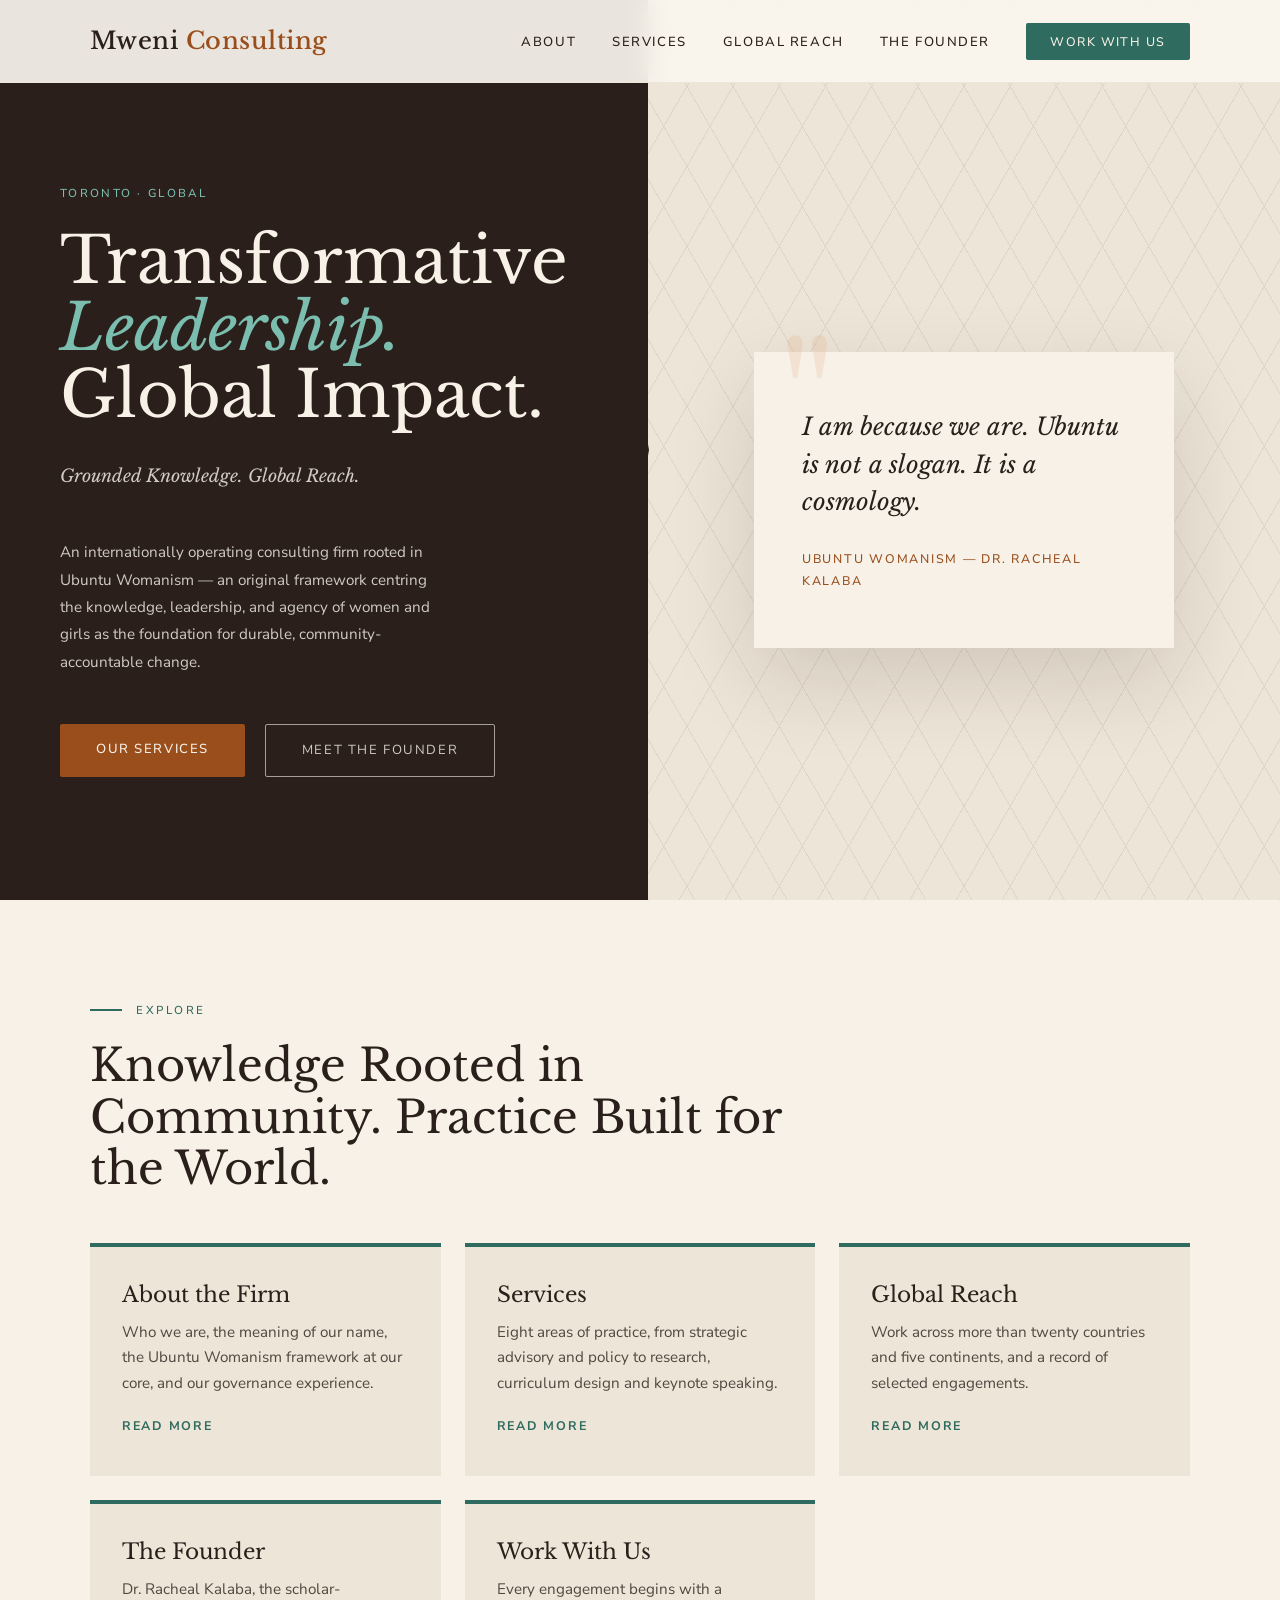
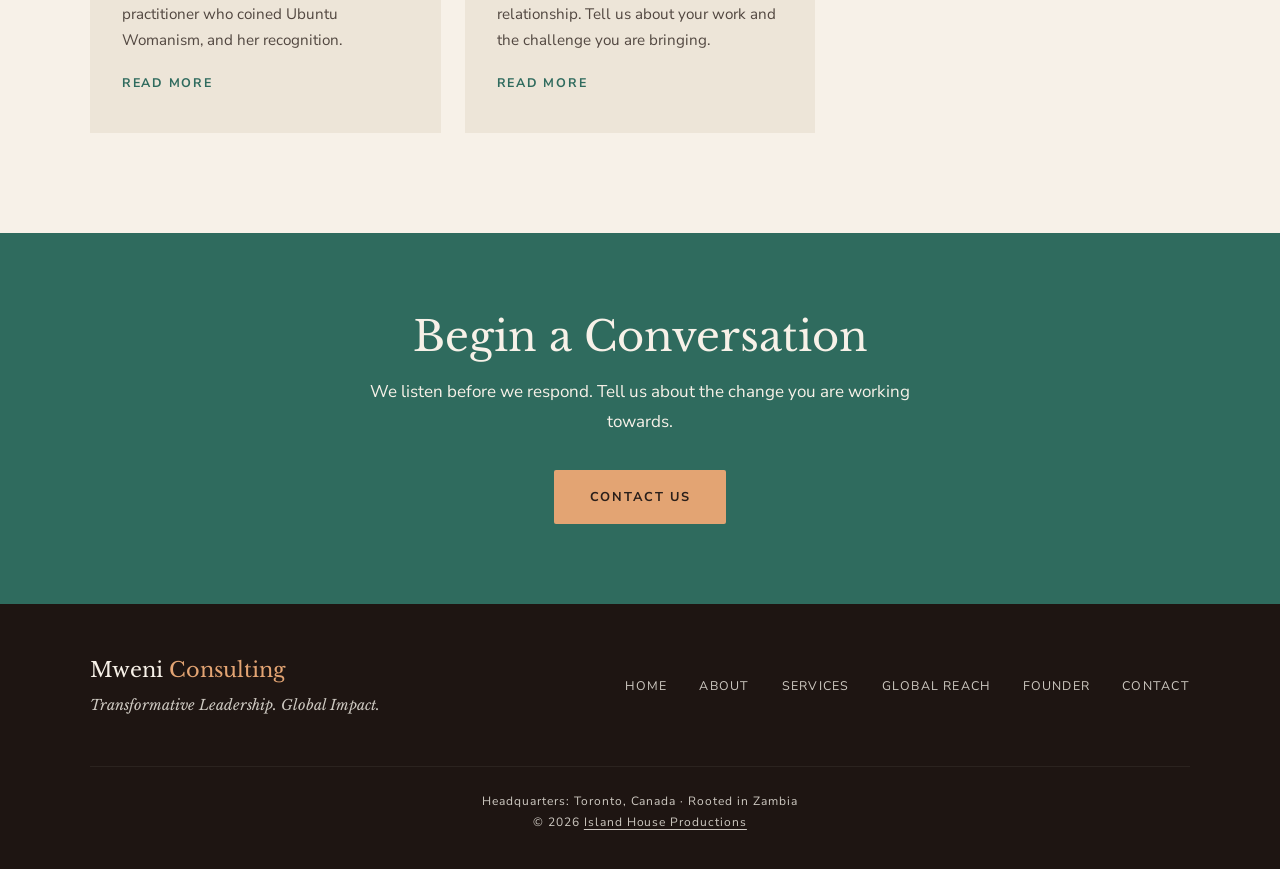
==== index.html @ a9ca0089 "Add files via upload" ====
<!DOCTYPE html>
<html lang="en-CA" class="no-js">
<head>
<meta charset="UTF-8">
<meta name="viewport" content="width=device-width, initial-scale=1.0">
<title>Mweni Consulting | Transformative Leadership. Global Impact.</title>
<meta name="description" content="Mweni Consulting: an internationally operating consulting firm grounded in Ubuntu Womanism, founded by Dr. Racheal Kalaba. Headquartered in Toronto, rooted in Zambia.">
<script>document.documentElement.className = document.documentElement.className.replace("no-js", "js");</script>
<link rel="preconnect" href="https://fonts.googleapis.com">
<link rel="preconnect" href="https://fonts.gstatic.com" crossorigin>
<link href="https://fonts.googleapis.com/css2?family=Libre+Baskerville:ital,wght@0,400;0,700;1,400&family=Nunito+Sans:wght@300;400;600&display=swap" rel="stylesheet">
<link rel="stylesheet" href="styles.css">
<script src="script.js" defer></script>
</head>
<body>
<a class="skip-link" href="#main">Skip to main content</a>

<header>
<nav id="main-nav" aria-label="Main">
  <div class="nav-inner">
    <div class="nav-logo"><a href="index.html" aria-current="page">Mweni <span>Consulting</span></a></div>
    <button class="nav-toggle" type="button" aria-expanded="false" aria-controls="nav-menu">Menu</button>
    <ul class="nav-links" id="nav-menu">
      <li><a href="about.html">About</a></li>
      <li><a href="services.html">Services</a></li>
      <li><a href="global-reach.html">Global Reach</a></li>
      <li><a href="founder.html">The Founder</a></li>
      <li><a href="contact.html" class="nav-cta">Work With Us</a></li>
    </ul>
  </div>
</nav>
</header>

<main id="main" tabindex="-1">

<section id="hero" aria-label="Introduction">
  <div class="hero-left">
    <div class="hero-eyebrow">Toronto · Global</div>
    <h1 class="hero-title">
      Transformative<br>
      <em>Leadership.</em><br>
      Global Impact.
    </h1>
    <p class="hero-tagline">Grounded Knowledge. Global Reach.</p>
    <p class="hero-desc">
      An internationally operating consulting firm rooted in Ubuntu Womanism — an original framework centring the knowledge, leadership, and agency of women and girls as the foundation for durable, community-accountable change.
    </p>
    <div class="hero-actions">
      <a href="services.html" class="btn-primary">Our Services</a>
      <a href="founder.html" class="btn-outline">Meet the Founder</a>
    </div>
  </div>
  <div class="hero-right">
    <div class="hero-pattern" aria-hidden="true"></div>
    <div class="hero-quote-card">
      <p class="hero-quote-text">
        I am because we are. Ubuntu is not a slogan. It is a cosmology.
      </p>
      <div class="hero-quote-attr">Ubuntu Womanism &mdash; Dr. Racheal Kalaba</div>
    </div>
  </div>
</section>

<section class="explore" aria-labelledby="explore-heading">
  <div class="container">
    <div class="section-label">Explore</div>
    <h2 class="section-heading" id="explore-heading">Knowledge Rooted in Community. Practice Built for the World.</h2>
    <div class="explore-grid">
      <a class="explore-card" href="about.html">
        <h3>About the Firm</h3>
        <p>Who we are, the meaning of our name, the Ubuntu Womanism framework at our core, and our governance experience.</p>
        <span class="explore-more" aria-hidden="true">Read more</span>
      </a>
      <a class="explore-card" href="services.html">
        <h3>Services</h3>
        <p>Eight areas of practice, from strategic advisory and policy to research, curriculum design and keynote speaking.</p>
        <span class="explore-more" aria-hidden="true">Read more</span>
      </a>
      <a class="explore-card" href="global-reach.html">
        <h3>Global Reach</h3>
        <p>Work across more than twenty countries and five continents, and a record of selected engagements.</p>
        <span class="explore-more" aria-hidden="true">Read more</span>
      </a>
      <a class="explore-card" href="founder.html">
        <h3>The Founder</h3>
        <p>Dr. Racheal Kalaba, the scholar-practitioner who coined Ubuntu Womanism, and her recognition.</p>
        <span class="explore-more" aria-hidden="true">Read more</span>
      </a>
      <a class="explore-card" href="contact.html">
        <h3>Work With Us</h3>
        <p>Every engagement begins with a relationship. Tell us about your work and the challenge you are bringing.</p>
        <span class="explore-more" aria-hidden="true">Read more</span>
      </a>
    </div>
  </div>
</section>

<section class="cta-band" aria-labelledby="cta-heading">
  <div class="container">
    <h2 id="cta-heading">Begin a Conversation</h2>
    <p>We listen before we respond. Tell us about the change you are working towards.</p>
    <a href="contact.html">Contact Us</a>
  </div>
</section>

</main>

<footer>
  <div class="container">
    <div class="footer-inner">
      <div>
        <div class="footer-logo">Mweni <span>Consulting</span></div>
        <div class="footer-tagline">Transformative Leadership. Global Impact.</div>
      </div>
      <nav aria-label="Footer"><ul class="footer-links">
        <li><a href="index.html" aria-current="page">Home</a></li>
        <li><a href="about.html">About</a></li>
        <li><a href="services.html">Services</a></li>
        <li><a href="global-reach.html">Global Reach</a></li>
        <li><a href="founder.html">Founder</a></li>
        <li><a href="contact.html">Contact</a></li>
      </ul></nav>
      <div class="footer-copy">
        Headquarters: Toronto, Canada &middot; Rooted in Zambia<br>
        &copy; 2026 <a class="footer-credit" href="https://www.islandhousepro.com" target="_blank" rel="noopener">Island House Productions<span class="visually-hidden"> (opens in a new tab)</span></a>
      </div>
    </div>
  </div>
</footer>
</body>
</html>
---- styles.css ----
/* ===== BRAND GUIDE TOKENS: tightened 5-colour palette from PowerPoint theme ===== */
/*
 * ACTIVE PALETTE (5 colours)
 *   Deep Earth    #2A1F1A  primary dark: text, dark sections
 *   Warm Ochre    #9A4E1C  secondary: buttons, labels on light backgrounds
 *   Forest Green  #2F6B5E  accent: section labels, timeline, icons, Global Reach panel
 *   Ivory         #F7F1E8  light neutral: backgrounds, text on dark
 *   Clay Rose     #E3A473  warm highlight: accents and labels on dark backgrounds
 * Supporting tints (not brand colours, used for accessibility only):
 *   Sand #EDE5D8 (alternate light sections), Green Tint #7BBDAF (green on dark),
 *   Midnight #1E1512 (footer)
 * RETIRED: #5D544E, #E3DCD3, #B5652B, #D4935C, #4A3B32
 *
 * WCAG 2.0 AA contrast (calculated with the WCAG relative-luminance formula):
 *   Deep Earth on Ivory 14.28:1 | Ivory on Forest Green 5.52:1
 *   Forest Green on Ivory 5.52:1 | Forest Green on Sand 4.96:1
 *   Ochre on Ivory 5.37:1 | Ochre on Sand 4.83:1
 *   Clay Rose on Deep Earth 7.50:1 | Green Tint on Deep Earth 7.44:1
 *   RULES: never put Ochre or Forest Green text on Deep Earth (fails);
 *          never put Clay Rose text on Forest Green (fails).
 */
:root {
  --deep-earth:    #2A1F1A;
  --warm-ochre:    #9A4E1C;
  --forest-green:  #2F6B5E;
  --ivory-light:   #F7F1E8;
  --clay-rose:     #E3A473;

  --sand-light:    #EDE5D8;
  --forest-tint:   #7BBDAF;
  --midnight:      #1E1512;

  /* legacy aliases so older rules keep working */
  --sand-mid:       var(--sand-light);
  --golden-harvest: var(--clay-rose); /* legacy alias */
  --forest-deep:    var(--forest-green);

  --font-display: 'Libre Baskerville', Georgia, serif;
  --font-body:    'Nunito Sans', sans-serif;

  --max-w: 1180px;
  --section-v: 100px;
}

/* ===== RESET & BASE ===== */
*, *::before, *::after { box-sizing: border-box; margin: 0; padding: 0; }
html { scroll-behavior: smooth; }
section[id], main { scroll-margin-top: 90px; }

body {
  background: var(--ivory-light);
  color: var(--deep-earth);
  font-family: var(--font-body);
  font-weight: 400;
  font-size: 17px;
  line-height: 1.75;
  -webkit-font-smoothing: antialiased;
}

img { display: block; max-width: 100%; }
a { color: inherit; text-decoration: none; }

h1, h2, h3, h4 {
  font-family: var(--font-display);
  font-weight: 400;
  line-height: 1.15;
}

.container {
  max-width: var(--max-w);
  margin: 0 auto;
  padding: 0 40px;
}

/* ===== NAV ===== */
#main-nav {
  position: fixed;
  top: 0; left: 0; right: 0;
  z-index: 999;
  background: rgba(250, 246, 238, 0.92);
  backdrop-filter: blur(12px);
  border-bottom: 1px solid var(--sand-mid);
  padding: 20px 0;
  transition: box-shadow 0.3s;
}

#main-nav.scrolled { box-shadow: 0 2px 24px rgba(44,26,14,0.08); }

.nav-inner {
  display: flex;
  align-items: center;
  justify-content: space-between;
  max-width: var(--max-w);
  margin: 0 auto;
  padding: 0 40px;
}

.nav-logo {
  font-family: var(--font-display);
  font-size: 1.5rem;
  font-weight: 500;
  letter-spacing: 0.02em;
  color: var(--deep-earth);
}

.nav-logo span {
  color: var(--warm-ochre);
}

.nav-links {
  display: flex;
  gap: 36px;
  list-style: none;
}

.nav-links a {
  font-family: var(--font-body);
  font-size: 0.82rem;
  font-weight: 500;
  letter-spacing: 0.12em;
  text-transform: uppercase;
  color: var(--deep-earth);
  transition: color 0.2s;
}

.nav-links a:hover { color: var(--forest-green); text-decoration: underline; text-underline-offset: 4px; }

.nav-cta {
  background: var(--forest-green);
  color: var(--ivory-light) !important;
  opacity: 1 !important;
  padding: 10px 24px;
  border-radius: 2px;
  font-size: 0.78rem !important;
  transition: background 0.2s !important;
}

.nav-cta:hover { background: var(--deep-earth) !important; }

/* ===== HERO ===== */
#hero {
  min-height: 100vh;
  display: grid;
  grid-template-columns: 1fr 1fr;
  position: relative;
  overflow: hidden;
}

.hero-left {
  background: #2A1F1A;
  display: flex;
  flex-direction: column;
  justify-content: center;
  padding: 140px 80px 80px 60px;
  position: relative;
}

.hero-left::after {
  content: '';
  position: absolute;
  top: 0; right: -1px; bottom: 0;
  width: 80px;
  background: #2A1F1A;
  clip-path: polygon(0 0, 0 100%, 100% 50%);
  z-index: 2;
}

.hero-eyebrow {
  font-family: var(--font-body);
  font-size: 0.72rem;
  font-weight: 500;
  letter-spacing: 0.2em;
  text-transform: uppercase;
  color: var(--forest-tint);
  margin-bottom: 24px;
  opacity: 0;
  animation: fadeUp 0.8s 0.2s forwards;
}

.hero-title {
  font-family: var(--font-display);
  font-size: clamp(3rem, 5vw, 5.5rem);
  font-weight: 300;
  color: var(--ivory-light);
  line-height: 1.05;
  margin-bottom: 32px;
  opacity: 0;
  animation: fadeUp 0.8s 0.4s forwards;
}

.hero-title em {
  color: var(--forest-tint);
  font-style: italic;
}

.hero-tagline {
  font-family: var(--font-display);
  font-size: 1.1rem;
  font-weight: 300;
  font-style: italic;
  color: rgba(250,246,238,0.8);
  margin-bottom: 48px;
  opacity: 0;
  animation: fadeUp 0.8s 0.6s forwards;
}

.hero-desc {
  font-size: 0.95rem;
  color: rgba(250,246,238,0.8);
  max-width: 380px;
  line-height: 1.8;
  margin-bottom: 48px;
  opacity: 0;
  animation: fadeUp 0.8s 0.7s forwards;
}

.hero-actions {
  display: flex;
  gap: 20px;
  flex-wrap: wrap;
  opacity: 0;
  animation: fadeUp 0.8s 0.9s forwards;
}

.btn-primary {
  display: inline-block;
  background: var(--warm-ochre);
  color: var(--ivory-light);
  padding: 14px 36px;
  font-family: var(--font-body);
  font-size: 0.82rem;
  font-weight: 500;
  letter-spacing: 0.12em;
  text-transform: uppercase;
  border-radius: 2px;
  transition: background 0.25s, transform 0.2s;
}

.btn-primary:hover {
  background: var(--forest-green);
  transform: translateY(-1px);
}

.btn-outline {
  display: inline-block;
  border: 1px solid rgba(250,246,238,0.6);
  color: rgba(250,246,238,0.8);
  padding: 14px 36px;
  font-family: var(--font-body);
  font-size: 0.82rem;
  font-weight: 400;
  letter-spacing: 0.12em;
  text-transform: uppercase;
  border-radius: 2px;
  transition: border-color 0.25s, color 0.25s;
}

.btn-outline:hover {
  border-color: var(--forest-tint);
  color: var(--forest-tint);
}

.hero-right {
  background: var(--sand-mid);
  position: relative;
  overflow: hidden;
  display: flex;
  align-items: center;
  justify-content: center;
  padding-top: 100px;
}

.hero-pattern {
  position: absolute;
  inset: 0;
  opacity: 0.07;
  background-image:
    repeating-linear-gradient(
      60deg,
      var(--deep-earth) 0px, var(--deep-earth) 1px,
      transparent 1px, transparent 40px
    ),
    repeating-linear-gradient(
      -60deg,
      var(--deep-earth) 0px, var(--deep-earth) 1px,
      transparent 1px, transparent 40px
    );
}

.hero-quote-card {
  background: var(--ivory-light);
  padding: 56px 48px;
  max-width: 420px;
  position: relative;
  box-shadow: 0 32px 80px rgba(44,26,14,0.14);
  opacity: 0;
  animation: fadeUp 0.9s 1.1s forwards;
}

.hero-quote-card::before {
  content: '"';
  font-family: var(--font-display);
  font-size: 10rem;
  color: var(--golden-harvest);
  opacity: 0.18;
  position: absolute;
  top: -20px;
  left: 24px;
  line-height: 1;
}

.hero-quote-text {
  font-family: var(--font-display);
  font-size: 1.5rem;
  font-weight: 300;
  font-style: italic;
  color: var(--deep-earth);
  line-height: 1.55;
  margin-bottom: 28px;
}

.hero-quote-attr {
  font-size: 0.78rem;
  font-weight: 500;
  letter-spacing: 0.14em;
  text-transform: uppercase;
  color: var(--warm-ochre);
}

/* ===== SECTION LABEL ===== */
.section-label {
  font-family: var(--font-body);
  font-size: 0.72rem;
  font-weight: 500;
  letter-spacing: 0.22em;
  text-transform: uppercase;
  color: var(--forest-green);
  display: flex;
  align-items: center;
  gap: 14px;
  margin-bottom: 20px;
}

.section-label::before {
  content: '';
  width: 32px;
  height: 2px;
  background: var(--forest-green);
}

.section-heading {
  font-family: var(--font-display);
  font-size: clamp(2.2rem, 3.5vw, 3.4rem);
  font-weight: 400;
  color: var(--deep-earth);
  line-height: 1.15;
  max-width: 700px;
  margin-bottom: 24px;
}

.section-subtext {
  font-size: 1rem;
  color: rgba(44,26,14,0.8);
  max-width: 580px;
  line-height: 1.85;
}

/* ===== FOUNDATION ===== */
#foundation {
  padding: var(--section-v) 0;
  background: var(--ivory-light);
}

.foundation-grid {
  display: grid;
  grid-template-columns: 1fr 1fr;
  gap: 80px;
  align-items: start;
  margin-top: 64px;
}

.foundation-quote {
  background: #2A1F1A;
  padding: 56px 48px;
  position: relative;
}

.foundation-quote blockquote {
  font-family: var(--font-display);
  font-size: 1.35rem;
  font-weight: 300;
  font-style: italic;
  color: var(--ivory-light);
  line-height: 1.65;
  position: relative;
  z-index: 1;
}

.foundation-quote blockquote span {
  display: block;
  margin-top: 24px;
  font-style: normal;
  font-size: 0.8rem;
  letter-spacing: 0.14em;
  text-transform: uppercase;
  color: var(--golden-harvest);
  font-family: var(--font-body);
}

.foundation-quote::before {
  content: '';
  position: absolute;
  bottom: 0; right: 0;
  width: 80px;
  height: 80px;
  background: var(--forest-green);
  opacity: 0.9;
}

.principles-list {
  display: flex;
  flex-direction: column;
  gap: 28px;
}

.principle-item {
  display: flex;
  gap: 24px;
  align-items: flex-start;
  padding-bottom: 28px;
  border-bottom: 1px solid var(--sand-mid);
}

.principle-item:last-child {
  border-bottom: none;
  padding-bottom: 0;
}

.principle-num {
  font-family: var(--font-display);
  font-size: 2.2rem;
  font-weight: 400;
  color: var(--forest-green);
  line-height: 1;
  min-width: 40px;
}

.principle-content h3 {
  font-family: var(--font-display);
  font-size: 1.15rem;
  font-weight: 500;
  color: var(--deep-earth);
  margin-bottom: 6px;
}

.principle-content p {
  font-size: 0.9rem;
  color: rgba(44,26,14,0.8);
  line-height: 1.7;
}

/* ===== SERVICES ===== */
#services {
  padding: var(--section-v) 0;
  background: var(--sand-mid);
}

.services-header {
  display: grid;
  grid-template-columns: 1fr 1fr;
  gap: 60px;
  align-items: end;
  margin-bottom: 64px;
}

.services-grid {
  display: grid;
  grid-template-columns: repeat(3, 1fr);
  gap: 2px;
  background: rgba(44,26,14,0.1);
}

.service-card {
  background: var(--ivory-light);
  padding: 40px 36px;
  transition: background 0.3s, transform 0.2s;
  cursor: default;
  position: relative;
  overflow: hidden;
}

.service-card::after {
  content: '';
  position: absolute;
  bottom: 0; left: 0;
  width: 0;
  height: 4px;
  background: var(--golden-harvest);
  transition: width 0.35s ease;
}

.service-card:hover::after { width: 100%; }

.service-card:hover {
  background: var(--forest-green);
  transform: translateY(-4px);
}

.service-icon {
  width: 40px;
  height: 40px;
  background: var(--forest-green);
  border-radius: 50%;
  box-shadow: inset 0 0 0 10px var(--forest-green), inset 0 0 0 20px var(--golden-harvest);
  margin-bottom: 24px;
  display: flex;
  align-items: center;
  justify-content: center;
  transition: box-shadow 0.3s;
}

.service-card:hover .service-icon { box-shadow: inset 0 0 0 10px var(--ivory-light), inset 0 0 0 20px var(--golden-harvest); }

.service-card h3 {
  font-family: var(--font-display);
  font-size: 1.2rem;
  font-weight: 500;
  color: var(--deep-earth);
  margin-bottom: 12px;
  transition: color 0.3s;
}

.service-card:hover h3 { color: var(--ivory-light); }

.service-card p {
  font-size: 0.88rem;
  color: rgba(44,26,14,0.8);
  line-height: 1.75;
  transition: color 0.3s;
}

.service-card:hover p { color: var(--ivory-light); }

/* ===== GLOBAL REACH ===== */
#reach {
  padding: var(--section-v) 0;
  background: var(--forest-green);
  position: relative;
  overflow: hidden;
}

#reach::before {
  content: '';
  position: absolute;
  top: -80px; right: -80px;
  width: 400px; height: 400px;
  border-radius: 50%;
  background: var(--ivory-light);
  opacity: 0.06;
}

.reach-inner {
  display: grid;
  grid-template-columns: 1fr 1fr;
  gap: 80px;
  align-items: center;
}

.reach-left .section-label { color: var(--ivory-light); }
.reach-left .section-label::before { background: var(--golden-harvest); }
.reach-left .section-heading { color: var(--ivory-light); max-width: 500px; }
.reach-left .section-subtext { color: var(--ivory-light); }

.regions {
  display: flex;
  flex-direction: column;
  gap: 20px;
  margin-top: 48px;
}

.region-row {
  display: flex;
  align-items: baseline;
  gap: 20px;
  padding-bottom: 20px;
  border-bottom: 1px solid rgba(250,246,238,0.3);
}

.region-name {
  font-family: var(--font-body);
  font-size: 0.72rem;
  font-weight: 600;
  letter-spacing: 0.15em;
  text-transform: uppercase;
  color: var(--ivory-light);
  min-width: 110px;
}

.region-countries {
  font-family: var(--font-display);
  font-size: 1rem;
  font-style: italic;
  color: var(--ivory-light);
  line-height: 1.55;
}

.stats-grid {
  display: grid;
  grid-template-columns: 1fr 1fr;
  gap: 2px;
  background: rgba(250,246,238,0.25);
}

.stat-box {
  background: var(--forest-green);
  border-top: 3px solid var(--golden-harvest);
  padding: 40px 32px;
  transition: background 0.3s;
}

.stat-box:hover { background: #2A5F53; }

.stat-num {
  font-family: var(--font-display);
  font-size: 3.5rem;
  font-weight: 400;
  color: var(--ivory-light);
  line-height: 1;
  margin-bottom: 10px;
}

.stat-label {
  font-size: 0.8rem;
  font-weight: 400;
  color: var(--ivory-light);
  letter-spacing: 0.06em;
  line-height: 1.5;
}

/* ===== ENGAGEMENTS ===== */
#engagements {
  padding: var(--section-v) 0;
  background: var(--ivory-light);
}

.engagements-header {
  margin-bottom: 64px;
}

.timeline {
  position: relative;
  padding-left: 40px;
}

.timeline::before {
  content: '';
  position: absolute;
  left: 0;
  top: 8px;
  bottom: 0;
  width: 2px;
  background: var(--forest-green);
}

.timeline-item {
  position: relative;
  padding-bottom: 44px;
  display: grid;
  grid-template-columns: 90px 1fr;
  gap: 32px;
  align-items: start;
}

.timeline-item::before {
  content: '';
  position: absolute;
  left: -45px;
  top: 8px;
  width: 9px;
  height: 9px;
  border-radius: 50%;
  background: var(--forest-green);
  border: 2px solid var(--ivory-light);
  box-shadow: 0 0 0 3px var(--forest-green);
  opacity: 1;
  transition: opacity 0.3s;
}

.timeline-item:hover::before { background: var(--golden-harvest); }

.timeline-year {
  font-family: var(--font-display);
  font-size: 1rem;
  font-weight: 700;
  color: var(--forest-green);
  padding-top: 2px;
}

.timeline-body h3 {
  font-family: var(--font-display);
  font-size: 1.25rem;
  font-weight: 500;
  color: var(--deep-earth);
  margin-bottom: 6px;
}

.timeline-body .org {
  font-size: 0.8rem;
  font-weight: 500;
  letter-spacing: 0.1em;
  text-transform: uppercase;
  color: var(--warm-ochre);
  margin-bottom: 8px;
}

.timeline-body p {
  font-size: 0.92rem;
  color: rgba(44,26,14,0.8);
  line-height: 1.7;
}

/* ===== RECOGNITION ===== */
#recognition {
  padding: var(--section-v) 0;
  background: var(--sand-mid);
}

.recognition-grid {
  display: grid;
  grid-template-columns: repeat(3, 1fr);
  gap: 24px;
  margin-top: 56px;
}

.award-card {
  background: var(--ivory-light);
  padding: 36px 32px;
  border-left: 4px solid var(--forest-green);
  transition: transform 0.2s, box-shadow 0.2s;
}

.award-card:hover {
  transform: translateY(-4px);
  box-shadow: 0 20px 48px rgba(44,26,14,0.1);
}

.award-card h3 {
  font-family: var(--font-display);
  font-size: 1.05rem;
  font-weight: 500;
  color: var(--deep-earth);
  margin-bottom: 8px;
}

.award-card p {
  font-size: 0.85rem;
  color: rgba(44,26,14,0.8);
  line-height: 1.65;
}

/* ===== FOUNDER ===== */
#founder {
  padding: var(--section-v) 0;
  background: var(--ivory-light);
}

.founder-grid {
  display: grid;
  grid-template-columns: 420px 1fr;
  gap: 80px;
  align-items: start;
}

.founder-portrait {
  position: relative;
}

.founder-img-placeholder {
  width: 100%;
  aspect-ratio: 3/4;
  background: var(--sand-mid);
  display: flex;
  flex-direction: column;
  align-items: center;
  justify-content: center;
  gap: 16px;
  position: relative;
  overflow: hidden;
}

.founder-img-placeholder::before {
  content: '';
  position: absolute;
  inset: 0;
  background: linear-gradient(
    135deg,
    var(--deep-earth) 0%,
    var(--forest-green) 50%,
    var(--golden-harvest) 100%
  );
  opacity: 0.12;
}

.founder-img-placeholder svg {
  width: 80px;
  height: 80px;
  fill: var(--forest-green);
  opacity: 0.35;
  position: relative;
  z-index: 1;
}

.founder-img-note {
  font-size: 0.78rem;
  color: rgba(44,26,14,0.8);
  position: relative;
  z-index: 1;
  text-align: center;
  letter-spacing: 0.06em;
}

.founder-accent-box {
  position: absolute;
  bottom: 12px;
  right: -20px;
  width: 100px;
  height: 100px;
  background: var(--forest-green);
  opacity: 0.85;
  z-index: -1;
}

.founder-photo { margin: 0; position: relative; }
.founder-photo img {
  width: 100%;
  height: auto;
  aspect-ratio: 2 / 3;
  object-fit: cover;
  display: block;
  background: var(--sand-light);
}
.founder-photo-credit {
  font-size: 0.78rem;
  color: rgba(42,31,26,0.8);
  margin-top: 10px;
  letter-spacing: 0.04em;
}

.founder-credentials {
  display: flex;
  flex-direction: column;
  gap: 8px;
  margin: 28px 0;
}

.cred-item {
  display: flex;
  align-items: flex-start;
  gap: 12px;
  font-size: 0.88rem;
  color: rgba(44,26,14,0.8);
  line-height: 1.5;
}

.cred-dot {
  width: 6px;
  height: 6px;
  min-width: 6px;
  background: var(--forest-green);
  border-radius: 50%;
  margin-top: 7px;
}

.founder-body h2 {
  font-family: var(--font-display);
  font-size: clamp(2rem, 3vw, 3rem);
  color: var(--deep-earth);
  margin-bottom: 8px;
}

.founder-title {
  font-size: 0.82rem;
  font-weight: 500;
  letter-spacing: 0.15em;
  text-transform: uppercase;
  color: var(--warm-ochre);
  margin-bottom: 28px;
}

.founder-bio {
  font-size: 1rem;
  color: rgba(44,26,14,0.8);
  line-height: 1.9;
  margin-bottom: 32px;
}

.book-callout {
  background: #2A1F1A;
  padding: 32px 36px;
  position: relative;
  overflow: hidden;
}

.book-callout::after {
  content: '';
  position: absolute;
  top: 0; right: 0;
  width: 0;
  height: 0;
  border-style: solid;
  border-width: 0 60px 60px 0;
  border-color: transparent var(--forest-green) transparent transparent;
  opacity: 1;
}

.book-callout .book-label {
  font-family: var(--font-body);
  font-size: 0.7rem;
  font-weight: 500;
  letter-spacing: 0.18em;
  text-transform: uppercase;
  color: var(--golden-harvest);
  margin-bottom: 10px;
}

.book-callout .book-title {
  font-family: var(--font-display);
  font-size: 1.2rem;
  font-weight: 400;
  font-style: italic;
  color: var(--ivory-light);
  line-height: 1.45;
}

.book-callout .book-pub {
  font-size: 0.8rem;
  color: rgba(250,246,238,0.8);
  margin-top: 8px;
}

/* ===== CLIENTS ===== */
#clients {
  padding: var(--section-v) 0;
  background: var(--sand-mid);
}

.clients-intro {
  display: grid;
  grid-template-columns: 1fr 1fr;
  gap: 80px;
  align-items: center;
  margin-top: 56px;
}

.client-categories {
  display: flex;
  flex-direction: column;
  gap: 16px;
}

.client-cat {
  display: flex;
  align-items: center;
  gap: 16px;
  padding: 16px 0;
  border-bottom: 1px solid rgba(44,26,14,0.1);
  font-size: 0.92rem;
  color: rgba(44,26,14,0.8);
  transition: color 0.2s;
}

.client-cat:hover { color: var(--deep-earth); }

.client-cat::before {
  content: '';
  width: 8px;
  height: 2px;
  background: var(--forest-green);
  flex-shrink: 0;
}

.clients-quote {
  background: #2A1F1A;
  border-left: 6px solid var(--forest-green);
  padding: 56px 48px;
}

.clients-quote p {
  font-family: var(--font-display);
  font-size: 1.4rem;
  font-weight: 300;
  font-style: italic;
  color: var(--ivory-light);
  line-height: 1.6;
}

.clients-quote .attr {
  font-family: var(--font-body);
  font-size: 0.75rem;
  font-weight: 500;
  letter-spacing: 0.14em;
  text-transform: uppercase;
  color: var(--golden-harvest);
  margin-top: 24px;
  display: block;
  font-style: normal;
}

/* ===== CONTACT ===== */
#contact {
  padding: var(--section-v) 0;
  background: #2A1F1A;
  position: relative;
  overflow: hidden;
}

#contact::before {
  content: 'Mweni';
  content: 'Mweni' / '';
  position: absolute;
  bottom: -40px;
  right: -20px;
  font-family: var(--font-display);
  font-size: 18rem;
  font-weight: 300;
  color: rgba(250,246,238,0.03);
  line-height: 1;
  pointer-events: none;
  user-select: none;
}

.contact-inner {
  display: grid;
  grid-template-columns: 1fr 1fr;
  gap: 80px;
  align-items: center;
}

.contact-left .section-label { color: var(--forest-tint); }
.contact-left .section-label::before { background: var(--forest-tint); }

.contact-left .section-heading {
  color: var(--ivory-light);
  max-width: 440px;
}

.contact-left .section-subtext {
  color: rgba(250,246,238,0.8);
  margin-top: 20px;
  max-width: 420px;
}

.contact-details {
  display: flex;
  flex-direction: column;
  gap: 24px;
  margin-top: 48px;
}

.contact-item {
  display: flex;
  align-items: center;
  gap: 16px;
}

.contact-item-icon {
  width: 36px;
  height: 36px;
  background: rgba(250,246,238,0.06);
  border-radius: 50%;
  display: flex;
  align-items: center;
  justify-content: center;
  flex-shrink: 0;
}

.contact-item-icon svg {
  width: 16px;
  height: 16px;
  stroke: var(--golden-harvest);
  fill: none;
}

.contact-item-text {
  font-size: 0.92rem;
  color: rgba(250,246,238,0.8);
}

.contact-item-text strong {
  display: block;
  font-size: 0.7rem;
  font-weight: 500;
  letter-spacing: 0.14em;
  text-transform: uppercase;
  color: var(--golden-harvest);
  margin-bottom: 2px;
}

.contact-form-area {
  background: rgba(250,246,238,0.04);
  padding: 48px 44px;
  border: 1px solid rgba(250,246,238,0.08);
}

.form-group {
  margin-bottom: 24px;
}

.form-label {
  display: block;
  font-size: 0.72rem;
  font-weight: 500;
  letter-spacing: 0.14em;
  text-transform: uppercase;
  color: rgba(250,246,238,0.8);
  margin-bottom: 8px;
}

.form-input {
  width: 100%;
  background: rgba(250,246,238,0.05);
  border: 1px solid rgba(250,246,238,0.5);
  border-radius: 2px;
  padding: 14px 18px;
  font-family: var(--font-body);
  font-size: 0.92rem;
  color: var(--ivory-light);
  outline: none;
  transition: border-color 0.25s;
}

.form-input::placeholder { color: rgba(250,246,238,0.8); }
.form-input:focus { border-color: var(--golden-harvest); }

textarea.form-input { resize: vertical; min-height: 120px; }

.form-submit {
  width: 100%;
  background: var(--golden-harvest);
  color: var(--deep-earth);
  border: none;
  padding: 16px;
  font-family: var(--font-body);
  font-size: 0.82rem;
  font-weight: 700;
  letter-spacing: 0.14em;
  text-transform: uppercase;
  cursor: pointer;
  border-radius: 2px;
  transition: background 0.25s;
}

.form-submit:hover { background: var(--ivory-light); }

/* ===== FOOTER ===== */
footer {
  background: var(--midnight);
  padding: 48px 0 36px;
}

.footer-inner {
  display: flex;
  align-items: center;
  justify-content: space-between;
  flex-wrap: wrap;
  gap: 24px;
}

.footer-logo {
  font-family: var(--font-display);
  font-size: 1.3rem;
  font-weight: 400;
  color: var(--ivory-light);
}

.footer-logo span { color: var(--golden-harvest); }

.footer-tagline {
  font-family: var(--font-display);
  font-size: 0.9rem;
  font-style: italic;
  color: rgba(250,246,238,0.8);
  margin-top: 4px;
}

.footer-links {
  display: flex;
  gap: 32px;
  list-style: none;
}

.footer-links a {
  font-size: 0.78rem;
  font-weight: 400;
  letter-spacing: 0.1em;
  text-transform: uppercase;
  color: rgba(250,246,238,0.8);
  transition: color 0.2s;
}

.footer-links a:hover { color: var(--golden-harvest); text-decoration: underline; }

.footer-copy {
  width: 100%;
  text-align: center;
  font-size: 0.75rem;
  color: rgba(250,246,238,0.8);
  margin-top: 24px;
  padding-top: 24px;
  border-top: 1px solid rgba(250,246,238,0.06);
  letter-spacing: 0.08em;
}

/* ===== ACCESSIBILITY (AODA / WCAG 2.0 AA) ===== */
.skip-link {
  position: absolute;
  left: 16px;
  top: -100px;
  z-index: 2000;
  background: var(--deep-earth);
  color: var(--ivory-light);
  padding: 12px 20px;
  font-weight: 700;
  border: 3px solid var(--golden-harvest);
}
.skip-link:focus { top: 16px; }

.visually-hidden {
  position: absolute !important;
  width: 1px; height: 1px;
  padding: 0; margin: -1px;
  overflow: hidden; clip: rect(0,0,0,0);
  white-space: nowrap; border: 0;
}

:focus { outline: none; }
:focus-visible {
  outline: 3px solid var(--forest-green);
  outline-offset: 3px;
}
.hero-left :focus-visible,
#about [style*="#2A1F1A"] :focus-visible,
#reach :focus-visible,
#contact :focus-visible,
footer :focus-visible { outline-color: var(--golden-harvest); }
.form-input:focus-visible { outline: 3px solid var(--golden-harvest); outline-offset: 2px; }

a.text-link { text-decoration: underline; text-underline-offset: 3px; }

.footer-credit {
  color: rgba(250,246,238,0.8);
  text-decoration: underline;
  text-underline-offset: 3px;
}
.footer-credit:hover { color: var(--ivory-light); }

.form-status {
  margin-top: 16px;
  font-size: 0.9rem;
  color: var(--ivory-light);
}

.nav-toggle {
  display: none;
  background: none;
  border: 2px solid var(--deep-earth);
  color: var(--deep-earth);
  font-family: var(--font-body);
  font-size: 0.8rem;
  font-weight: 700;
  letter-spacing: 0.1em;
  text-transform: uppercase;
  padding: 8px 14px;
  border-radius: 2px;
  cursor: pointer;
}

.nav-logo a { color: inherit; }

/* ===== ANIMATIONS ===== */
@keyframes fadeUp {
  from { opacity: 0; transform: translateY(24px); }
  to   { opacity: 1; transform: translateY(0); }
}

.js .reveal {
  opacity: 0;
  transform: translateY(28px);
  transition: opacity 0.7s ease, transform 0.7s ease;
}

.js .reveal.visible {
  opacity: 1;
  transform: translateY(0);
}

@media (prefers-reduced-motion: reduce) {
  *, *::before, *::after {
    animation-duration: 0.01ms !important;
    animation-iteration-count: 1 !important;
    transition-duration: 0.01ms !important;
    scroll-behavior: auto !important;
  }
  .hero-eyebrow, .hero-title, .hero-tagline, .hero-desc, .hero-actions, .hero-quote-card { opacity: 1 !important; }
  .js .reveal { opacity: 1; transform: none; }
}

/* ===== MOBILE ===== */
@media (max-width: 900px) {
  :root { --section-v: 60px; }
  .container { padding: 0 24px; }
  .nav-toggle { display: inline-block; }
  .nav-links {
    display: none;
    position: absolute;
    top: 100%; left: 0; right: 0;
    flex-direction: column;
    gap: 0;
    background: var(--ivory-light);
    border-bottom: 2px solid var(--forest-green);
    padding: 8px 24px 20px;
  }
  .nav-links.open { display: flex; }
  .nav-links a { display: block; padding: 12px 0; opacity: 1; font-size: 0.9rem; }
  .nav-links .nav-cta { display: inline-block; margin-top: 8px; }
  #about .container > div,
  #governance .container > div[style*="grid"] { grid-template-columns: 1fr !important; gap: 40px !important; }
  #hero { grid-template-columns: 1fr; min-height: auto; }
  .hero-left { padding: 120px 32px 60px; }
  .hero-left::after { display: none; }
  .hero-right { display: none; }
  .foundation-grid,
  .services-header,
  .reach-inner,
  .founder-grid,
  .clients-intro,
  .contact-inner { grid-template-columns: 1fr; gap: 40px; }
  .services-grid { grid-template-columns: 1fr; }
  .recognition-grid { grid-template-columns: 1fr; }
  .stats-grid { grid-template-columns: 1fr 1fr; }
  .footer-inner { flex-direction: column; align-items: flex-start; }
  .footer-links { flex-wrap: wrap; gap: 12px 24px; }
}

/* ===== MULTI-PAGE ADDITIONS ===== */
.nav-links a[aria-current="page"]:not(.nav-cta) {
  color: var(--forest-green);
  text-decoration: underline;
  text-decoration-thickness: 2px;
  text-underline-offset: 6px;
}
.nav-links a.nav-cta[aria-current="page"] { background: var(--deep-earth); }

.page-banner {
  background: var(--deep-earth);
  padding: 170px 0 80px;
  position: relative;
  overflow: hidden;
}
.page-banner::after {
  content: '';
  position: absolute;
  right: -80px; bottom: -80px;
  width: 280px; height: 280px;
  border-radius: 50%;
  border: 40px solid var(--forest-green);
  opacity: 0.6;
}
.page-banner .section-label { color: var(--forest-tint); }
.page-banner .section-label::before { background: var(--forest-tint); }
.page-banner h1 {
  font-family: var(--font-display);
  font-weight: 400;
  font-size: clamp(2.2rem, 5vw, 3.6rem);
  line-height: 1.15;
  color: var(--ivory-light);
  max-width: 760px;
}
.page-banner p {
  color: rgba(250,246,238,0.85);
  font-size: 1.05rem;
  line-height: 1.8;
  max-width: 640px;
  margin-top: 20px;
}

.explore { padding: var(--section-v) 0; background: var(--ivory-light); }
.explore-grid {
  display: grid;
  grid-template-columns: repeat(auto-fit, minmax(300px, 1fr));
  gap: 24px;
  margin-top: 48px;
}
.explore-card {
  display: block;
  background: var(--sand-light);
  border-top: 4px solid var(--forest-green);
  padding: 36px 32px;
  color: var(--deep-earth);
  text-decoration: none;
  transition: background 0.25s, transform 0.25s;
}
.explore-card:hover { background: #E4D9C8; transform: translateY(-3px); }
.explore-card h3 {
  font-family: var(--font-display);
  font-weight: 400;
  font-size: 1.35rem;
  margin-bottom: 12px;
}
.explore-card p { font-size: 0.95rem; line-height: 1.7; color: rgba(42,31,26,0.8); }
.explore-more {
  display: inline-block;
  margin-top: 18px;
  font-size: 0.78rem;
  font-weight: 700;
  letter-spacing: 0.14em;
  text-transform: uppercase;
  color: var(--forest-green);
}
.explore-card:hover .explore-more { text-decoration: underline; text-underline-offset: 4px; }

.cta-band { background: var(--forest-green); padding: 80px 0; text-align: center; }
.cta-band h2 {
  font-family: var(--font-display);
  font-weight: 400;
  font-size: clamp(1.8rem, 4vw, 2.6rem);
  color: var(--ivory-light);
}
.cta-band p { color: var(--ivory-light); margin: 16px auto 32px; max-width: 560px; line-height: 1.8; }
.cta-band a {
  display: inline-block;
  background: var(--clay-rose);
  color: var(--deep-earth);
  padding: 16px 36px;
  font-weight: 700;
  font-size: 0.8rem;
  letter-spacing: 0.14em;
  text-transform: uppercase;
  text-decoration: none;
  border-radius: 2px;
}
.cta-band a:hover { background: var(--ivory-light); }
.cta-band :focus-visible { outline-color: var(--ivory-light); }
.page-banner :focus-visible { outline-color: var(--clay-rose); }

@media (max-width: 900px) {
  .page-banner { padding: 130px 0 60px; }
  .page-banner::after { display: none; }
}
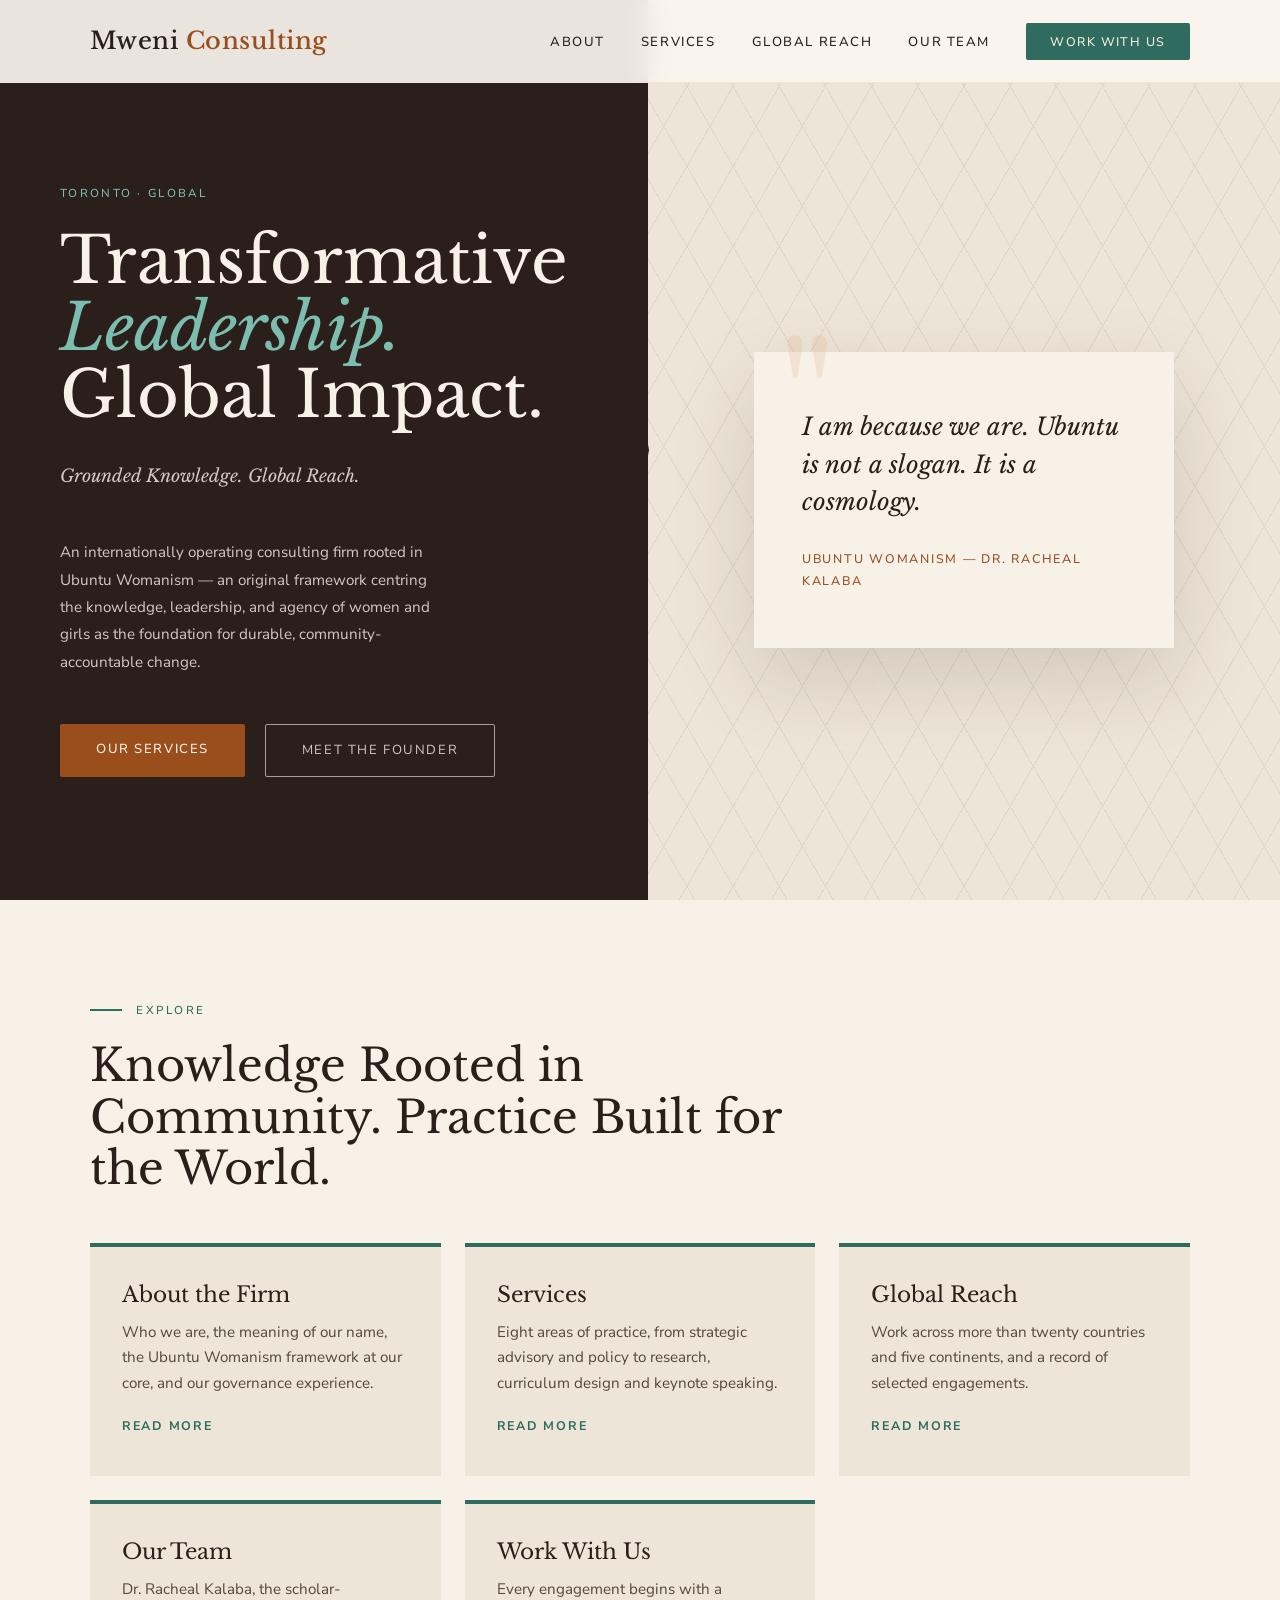
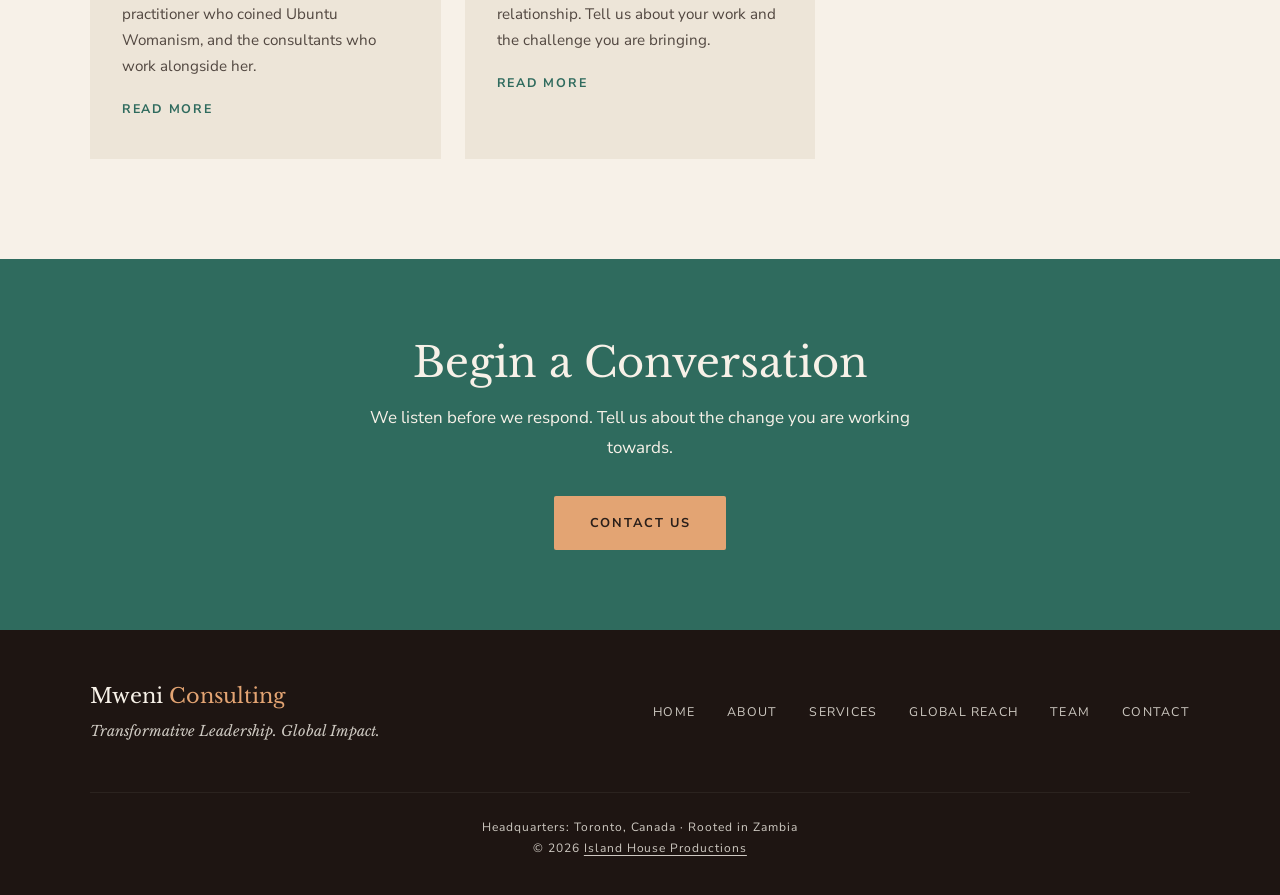
==== commit 8aadb915: "Add files via upload" ====
--- a/index.html
+++ b/index.html
@@ -24,7 +24,7 @@
       <li><a href="about.html">About</a></li>
       <li><a href="services.html">Services</a></li>
       <li><a href="global-reach.html">Global Reach</a></li>
-      <li><a href="founder.html">The Founder</a></li>
+      <li><a href="founder.html">Our Team</a></li>
       <li><a href="contact.html" class="nav-cta">Work With Us</a></li>
     </ul>
   </div>
@@ -82,8 +82,8 @@
         <span class="explore-more" aria-hidden="true">Read more</span>
       </a>
       <a class="explore-card" href="founder.html">
-        <h3>The Founder</h3>
-        <p>Dr. Racheal Kalaba, the scholar-practitioner who coined Ubuntu Womanism, and her recognition.</p>
+        <h3>Our Team</h3>
+        <p>Dr. Racheal Kalaba, the scholar-practitioner who coined Ubuntu Womanism, and the consultants who work alongside her.</p>
         <span class="explore-more" aria-hidden="true">Read more</span>
       </a>
       <a class="explore-card" href="contact.html">
@@ -117,7 +117,7 @@
         <li><a href="about.html">About</a></li>
         <li><a href="services.html">Services</a></li>
         <li><a href="global-reach.html">Global Reach</a></li>
-        <li><a href="founder.html">Founder</a></li>
+        <li><a href="founder.html">Team</a></li>
         <li><a href="contact.html">Contact</a></li>
       </ul></nav>
       <div class="footer-copy">
--- a/styles.css
+++ b/styles.css
@@ -1447,3 +1447,39 @@
   .page-banner { padding: 130px 0 60px; }
   .page-banner::after { display: none; }
 }
+
+/* ===== TEAM ===== */
+#team { padding: var(--section-v) 0; background: var(--sand-light); }
+.team-grid {
+  display: grid;
+  grid-template-columns: repeat(auto-fill, minmax(260px, 320px));
+  gap: 32px;
+  margin-top: 48px;
+}
+.team-card {
+  background: var(--ivory-light);
+  border-top: 4px solid var(--forest-green);
+}
+.team-card img { width: 100%; height: auto; aspect-ratio: 1 / 1; object-fit: cover; display: block; }
+.team-card-body { padding: 24px 28px 28px; }
+.team-card h3 { font-family: var(--font-display); font-weight: 400; font-size: 1.35rem; color: var(--deep-earth); }
+.team-role {
+  margin-top: 6px;
+  font-size: 0.78rem;
+  font-weight: 700;
+  letter-spacing: 0.14em;
+  text-transform: uppercase;
+  color: var(--forest-green);
+}
+.team-link {
+  display: inline-block;
+  margin-top: 16px;
+  color: var(--warm-ochre);
+  font-weight: 700;
+  text-decoration: underline;
+  text-underline-offset: 3px;
+}
+.team-link:hover { color: var(--forest-green); }
+
+.form-privacy { font-size: 0.85rem; color: rgba(250,246,238,0.8); margin-bottom: 16px; }
+.form-submit[disabled] { opacity: 0.7; cursor: wait; }
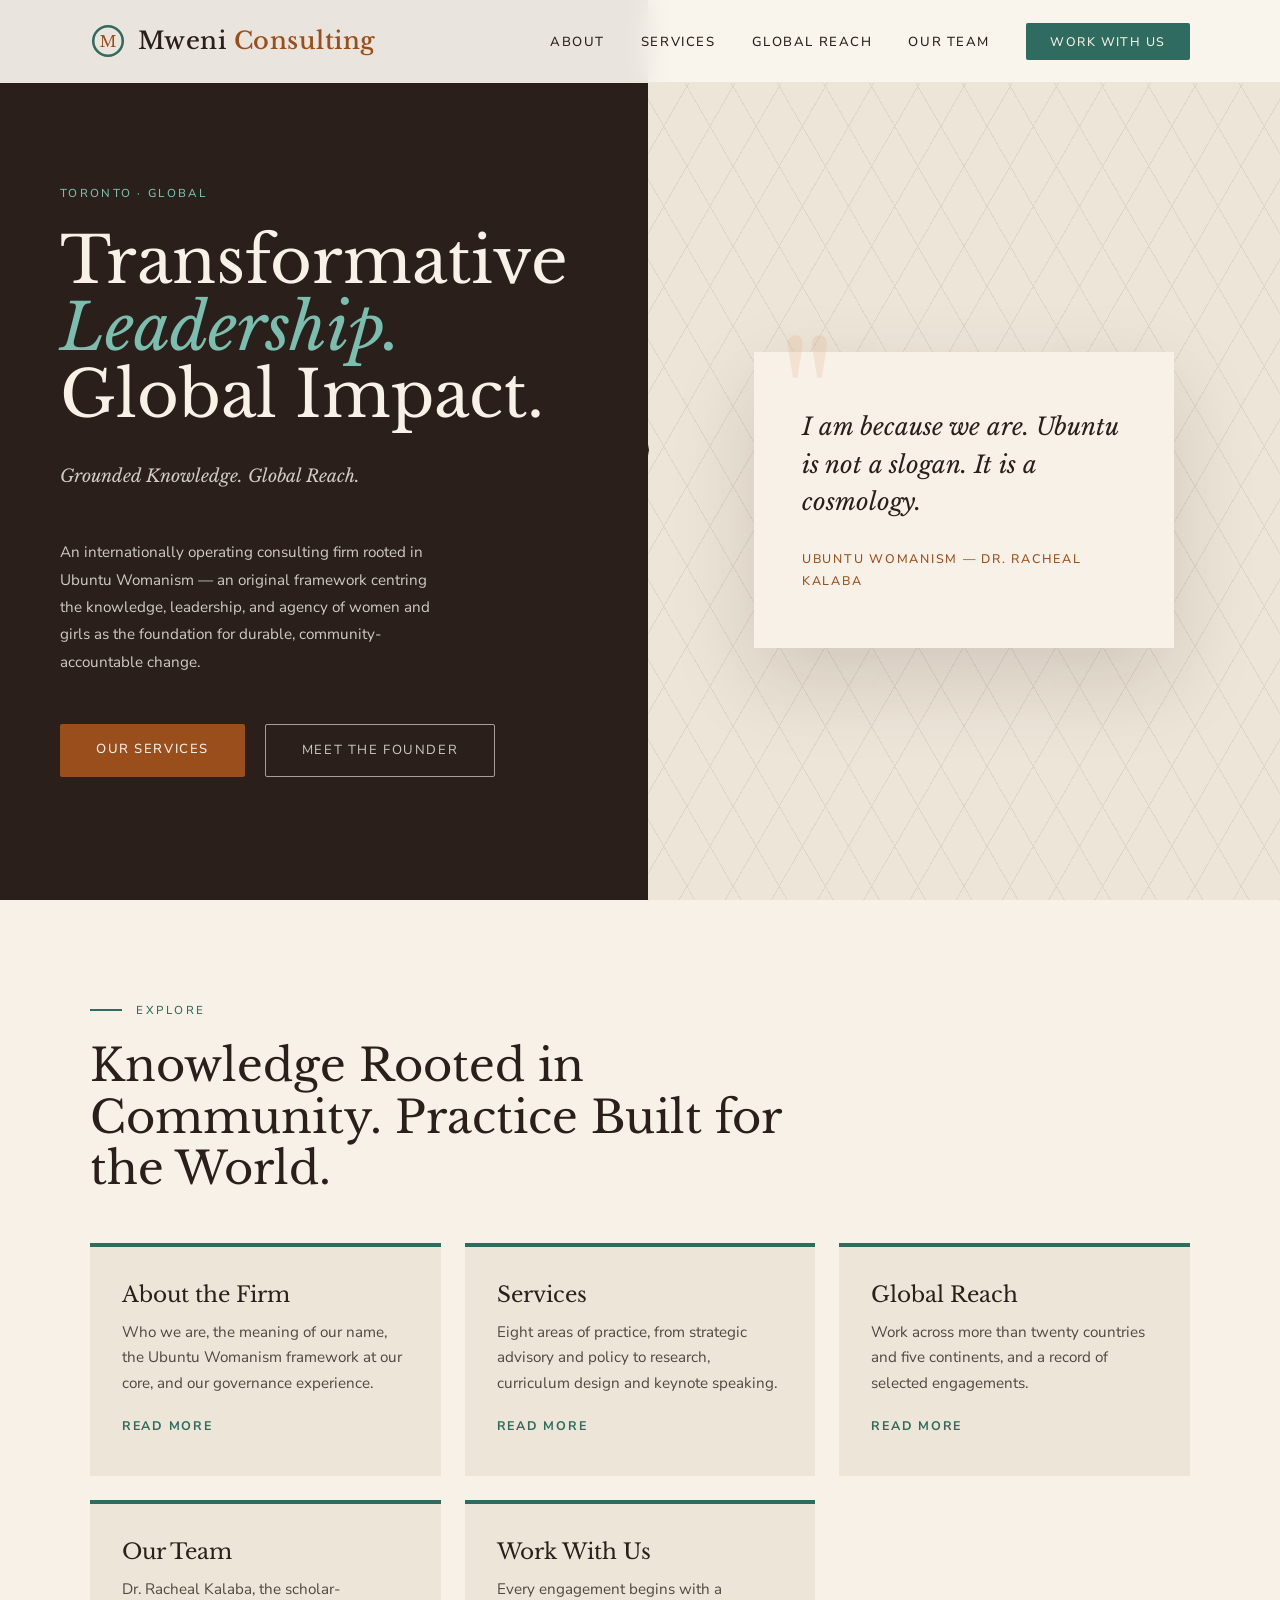
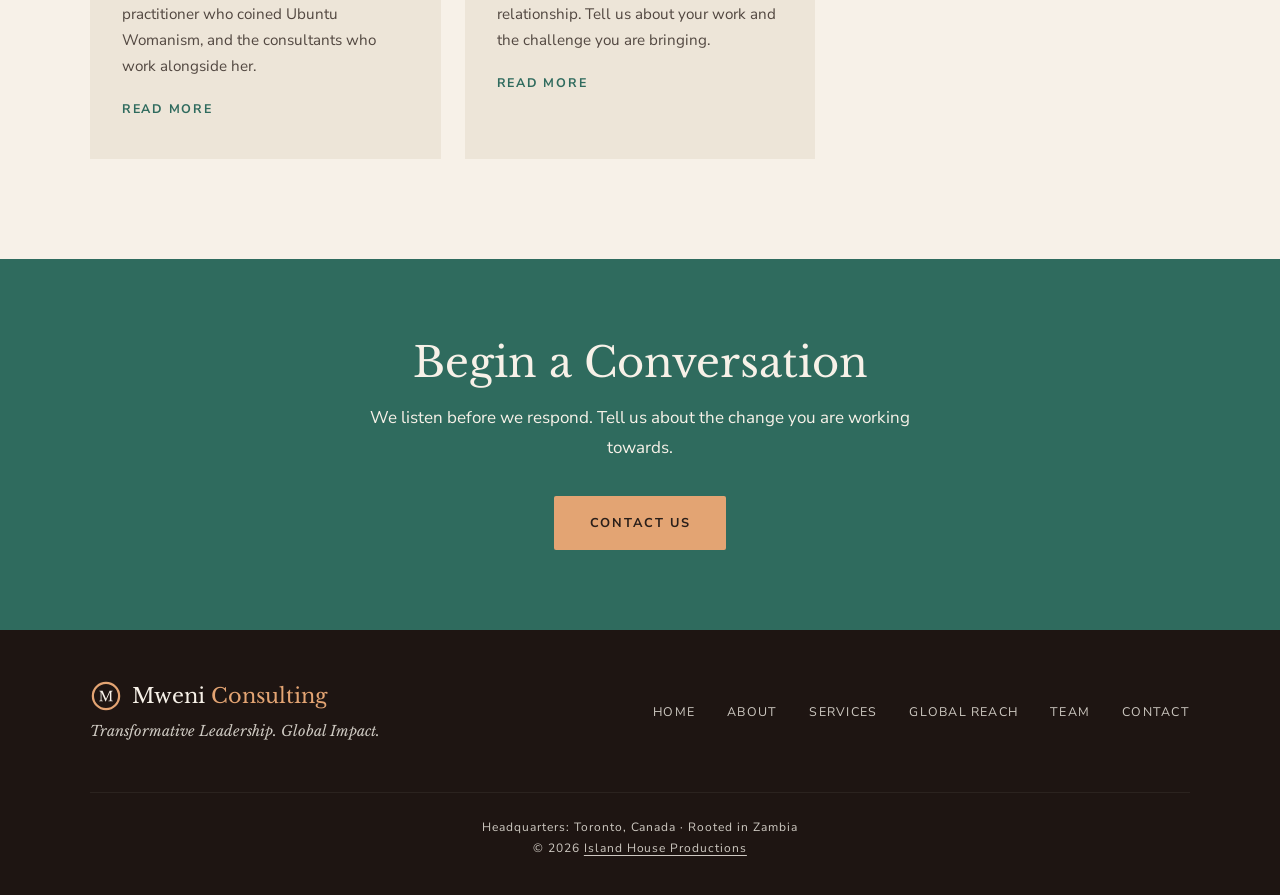
==== commit c9c3879e: "Add files via upload" ====
--- a/index.html
+++ b/index.html
@@ -9,6 +9,9 @@
 <link rel="preconnect" href="https://fonts.googleapis.com">
 <link rel="preconnect" href="https://fonts.gstatic.com" crossorigin>
 <link href="https://fonts.googleapis.com/css2?family=Libre+Baskerville:ital,wght@0,400;0,700;1,400&family=Nunito+Sans:wght@300;400;600&display=swap" rel="stylesheet">
+<link rel="icon" href="favicon.ico" sizes="any">
+<link rel="icon" href="favicon.svg" type="image/svg+xml">
+<link rel="apple-touch-icon" href="apple-touch-icon.png">
 <link rel="stylesheet" href="styles.css">
 <script src="script.js" defer></script>
 </head>
@@ -18,14 +21,14 @@
 <header>
 <nav id="main-nav" aria-label="Main">
   <div class="nav-inner">
-    <div class="nav-logo"><a href="index.html" aria-current="page">Mweni <span>Consulting</span></a></div>
+    <div class="nav-logo"><a href="./" aria-current="page"><img class="logo-mark" src="mweni-mark.svg" alt="" width="36" height="36">Mweni <span>Consulting</span></a></div>
     <button class="nav-toggle" type="button" aria-expanded="false" aria-controls="nav-menu">Menu</button>
     <ul class="nav-links" id="nav-menu">
-      <li><a href="about.html">About</a></li>
-      <li><a href="services.html">Services</a></li>
-      <li><a href="global-reach.html">Global Reach</a></li>
-      <li><a href="founder.html">Our Team</a></li>
-      <li><a href="contact.html" class="nav-cta">Work With Us</a></li>
+      <li><a href="about">About</a></li>
+      <li><a href="services">Services</a></li>
+      <li><a href="global-reach">Global Reach</a></li>
+      <li><a href="team">Our Team</a></li>
+      <li><a href="contact" class="nav-cta">Work With Us</a></li>
     </ul>
   </div>
 </nav>
@@ -46,8 +49,8 @@
       An internationally operating consulting firm rooted in Ubuntu Womanism — an original framework centring the knowledge, leadership, and agency of women and girls as the foundation for durable, community-accountable change.
     </p>
     <div class="hero-actions">
-      <a href="services.html" class="btn-primary">Our Services</a>
-      <a href="founder.html" class="btn-outline">Meet the Founder</a>
+      <a href="services" class="btn-primary">Our Services</a>
+      <a href="team" class="btn-outline">Meet the Founder</a>
     </div>
   </div>
   <div class="hero-right">
@@ -66,27 +69,27 @@
     <div class="section-label">Explore</div>
     <h2 class="section-heading" id="explore-heading">Knowledge Rooted in Community. Practice Built for the World.</h2>
     <div class="explore-grid">
-      <a class="explore-card" href="about.html">
+      <a class="explore-card" href="about">
         <h3>About the Firm</h3>
         <p>Who we are, the meaning of our name, the Ubuntu Womanism framework at our core, and our governance experience.</p>
         <span class="explore-more" aria-hidden="true">Read more</span>
       </a>
-      <a class="explore-card" href="services.html">
+      <a class="explore-card" href="services">
         <h3>Services</h3>
         <p>Eight areas of practice, from strategic advisory and policy to research, curriculum design and keynote speaking.</p>
         <span class="explore-more" aria-hidden="true">Read more</span>
       </a>
-      <a class="explore-card" href="global-reach.html">
+      <a class="explore-card" href="global-reach">
         <h3>Global Reach</h3>
         <p>Work across more than twenty countries and five continents, and a record of selected engagements.</p>
         <span class="explore-more" aria-hidden="true">Read more</span>
       </a>
-      <a class="explore-card" href="founder.html">
+      <a class="explore-card" href="team">
         <h3>Our Team</h3>
         <p>Dr. Racheal Kalaba, the scholar-practitioner who coined Ubuntu Womanism, and the consultants who work alongside her.</p>
         <span class="explore-more" aria-hidden="true">Read more</span>
       </a>
-      <a class="explore-card" href="contact.html">
+      <a class="explore-card" href="contact">
         <h3>Work With Us</h3>
         <p>Every engagement begins with a relationship. Tell us about your work and the challenge you are bringing.</p>
         <span class="explore-more" aria-hidden="true">Read more</span>
@@ -99,7 +102,7 @@
   <div class="container">
     <h2 id="cta-heading">Begin a Conversation</h2>
     <p>We listen before we respond. Tell us about the change you are working towards.</p>
-    <a href="contact.html">Contact Us</a>
+    <a href="contact">Contact Us</a>
   </div>
 </section>
 
@@ -109,16 +112,16 @@
   <div class="container">
     <div class="footer-inner">
       <div>
-        <div class="footer-logo">Mweni <span>Consulting</span></div>
+        <div class="footer-logo"><img class="logo-mark" src="mweni-mark-reverse.svg" alt="" width="32" height="32">Mweni <span>Consulting</span></div>
         <div class="footer-tagline">Transformative Leadership. Global Impact.</div>
       </div>
       <nav aria-label="Footer"><ul class="footer-links">
-        <li><a href="index.html" aria-current="page">Home</a></li>
-        <li><a href="about.html">About</a></li>
-        <li><a href="services.html">Services</a></li>
-        <li><a href="global-reach.html">Global Reach</a></li>
-        <li><a href="founder.html">Team</a></li>
-        <li><a href="contact.html">Contact</a></li>
+        <li><a href="./" aria-current="page">Home</a></li>
+        <li><a href="about">About</a></li>
+        <li><a href="services">Services</a></li>
+        <li><a href="global-reach">Global Reach</a></li>
+        <li><a href="team">Team</a></li>
+        <li><a href="contact">Contact</a></li>
       </ul></nav>
       <div class="footer-copy">
         Headquarters: Toronto, Canada &middot; Rooted in Zambia<br>
--- a/styles.css
+++ b/styles.css
@@ -1483,3 +1483,18 @@
 
 .form-privacy { font-size: 0.85rem; color: rgba(250,246,238,0.8); margin-bottom: 16px; }
 .form-submit[disabled] { opacity: 0.7; cursor: wait; }
+
+/* ===== STAND-IN LOGO ===== */
+.nav-logo a { text-decoration: none; white-space: nowrap; }
+.logo-mark { display: inline-block; vertical-align: middle; margin: -4px 12px 0 0; }
+.footer-logo .logo-mark { margin-right: 10px; }
+@media (max-width: 480px) {
+  .nav-inner { gap: 12px; }
+  .nav-logo { font-size: 1.15rem; }
+  .nav-logo .logo-mark { width: 28px; height: 28px; margin-right: 8px; }
+}
+@media (max-width: 360px) {
+  .nav-logo { font-size: 1rem; }
+  .nav-logo .logo-mark { width: 24px; height: 24px; margin-right: 6px; }
+  .nav-toggle { padding: 6px 10px; }
+}
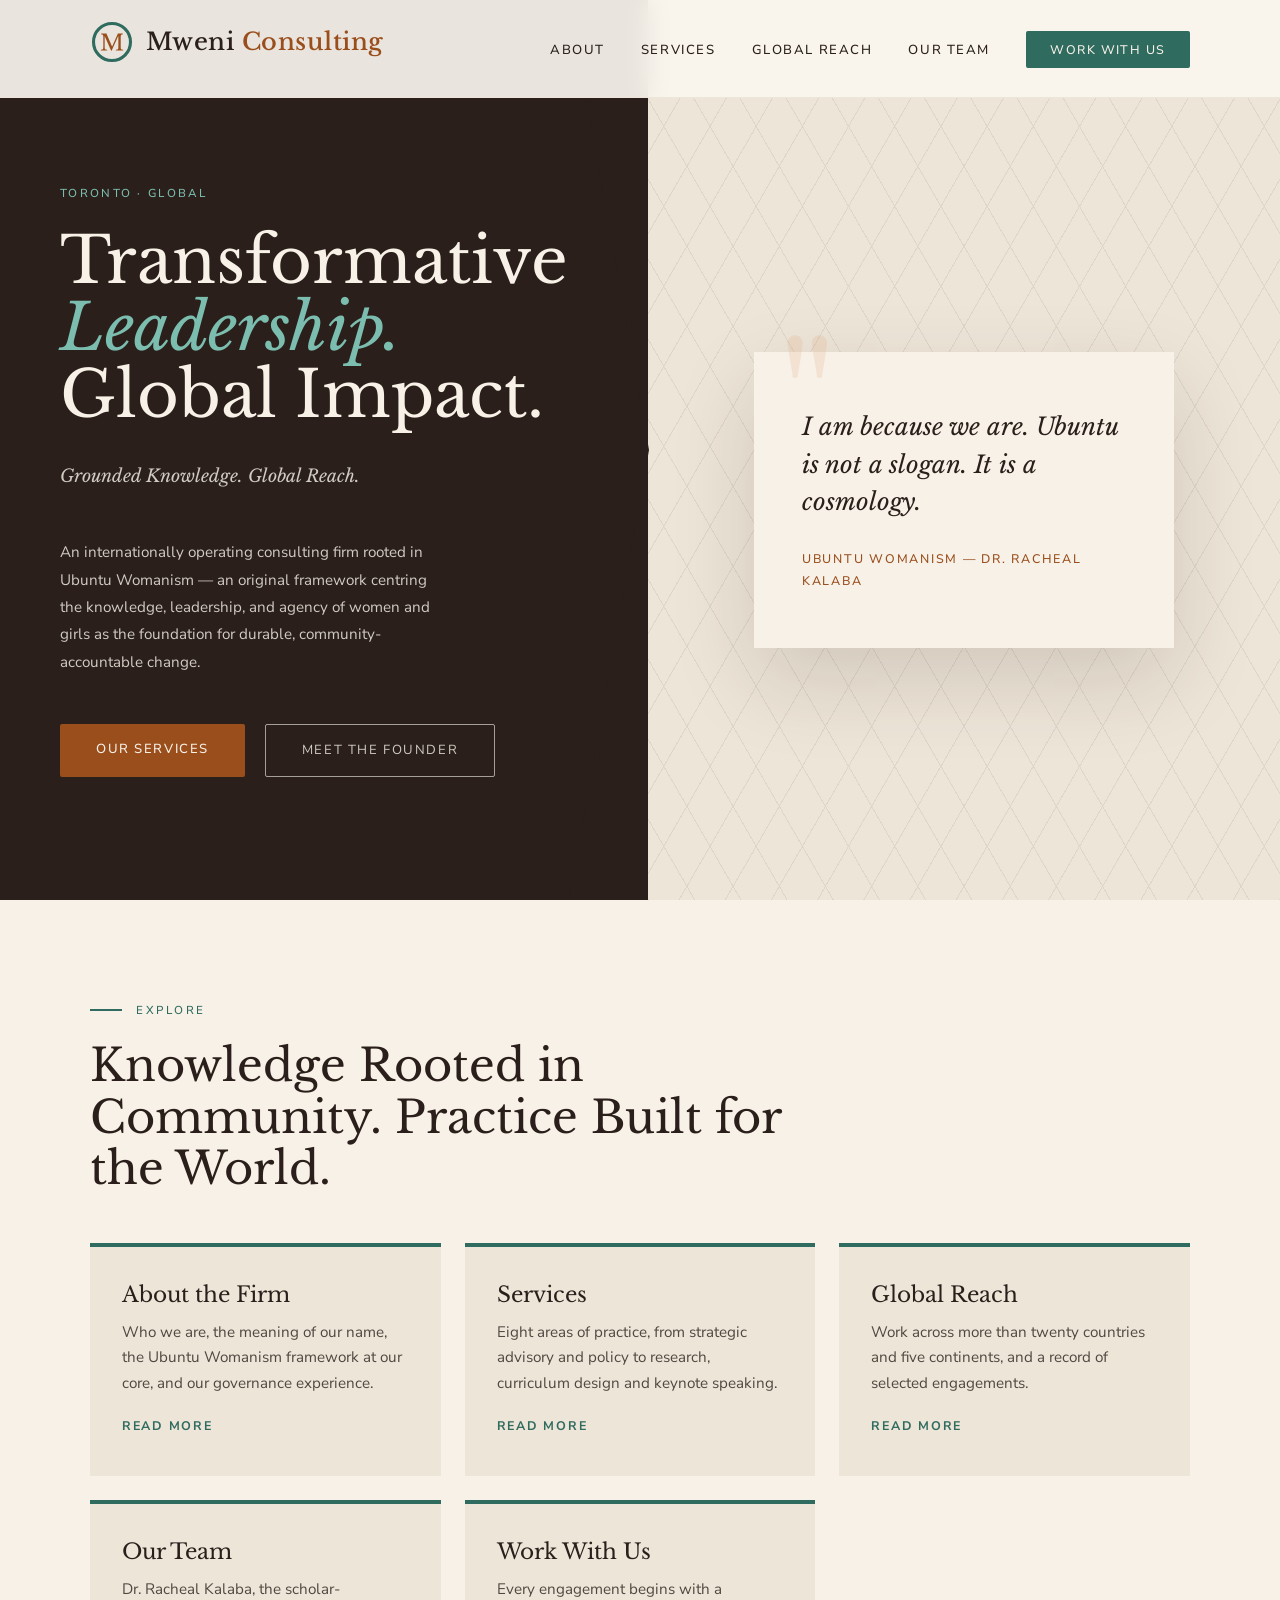
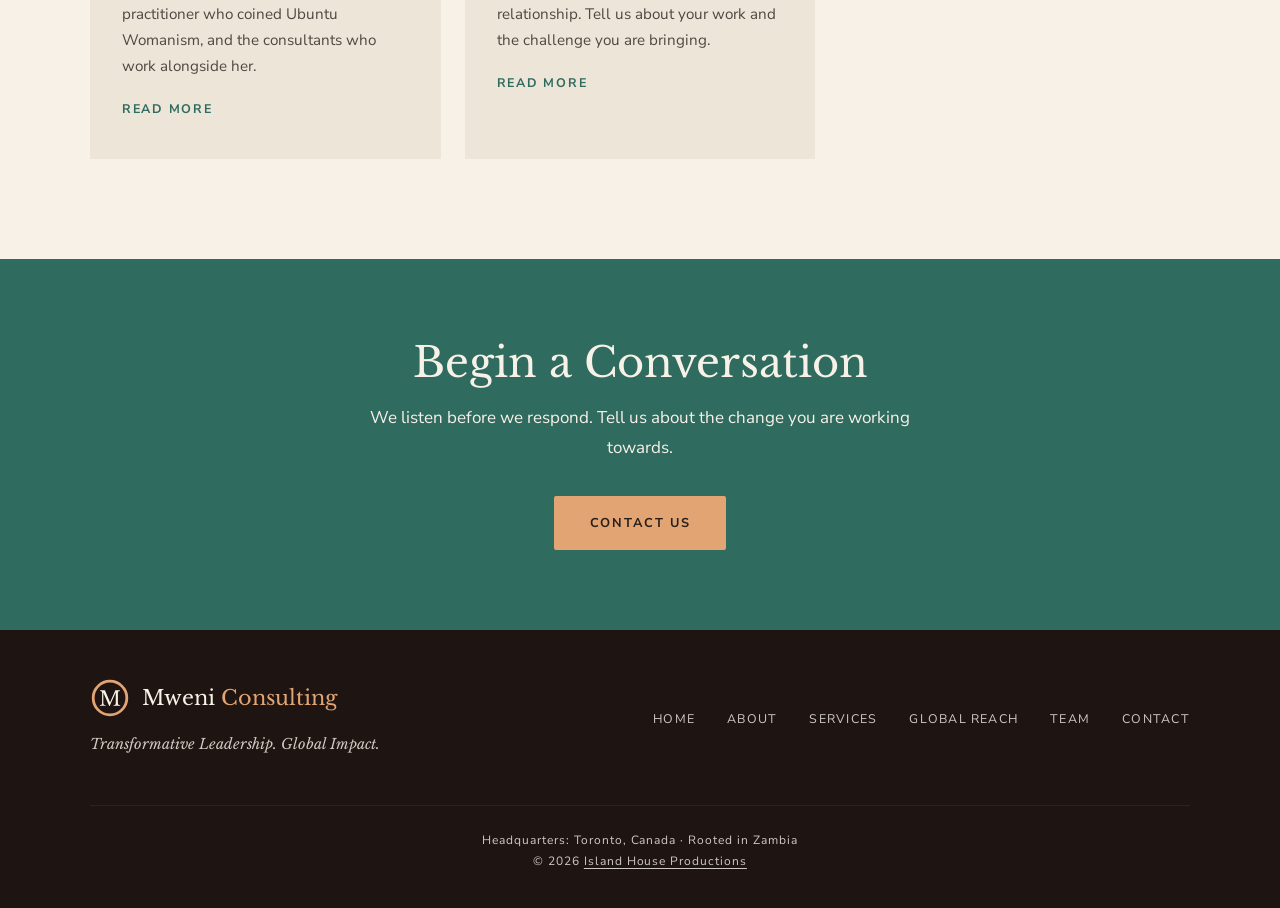
==== commit bf2ef11f: "Add files via upload" ====
--- a/index.html
+++ b/index.html
@@ -21,7 +21,7 @@
 <header>
 <nav id="main-nav" aria-label="Main">
   <div class="nav-inner">
-    <div class="nav-logo"><a href="./" aria-current="page"><img class="logo-mark" src="mweni-mark.svg" alt="" width="36" height="36">Mweni <span>Consulting</span></a></div>
+    <div class="nav-logo"><a href="./" aria-current="page"><img class="logo-mark" src="mweni-mark.svg" alt="" width="44" height="44"><span class="logo-text">Mweni <span>Consulting</span></span></a></div>
     <button class="nav-toggle" type="button" aria-expanded="false" aria-controls="nav-menu">Menu</button>
     <ul class="nav-links" id="nav-menu">
       <li><a href="about">About</a></li>
@@ -112,7 +112,7 @@
   <div class="container">
     <div class="footer-inner">
       <div>
-        <div class="footer-logo"><img class="logo-mark" src="mweni-mark-reverse.svg" alt="" width="32" height="32">Mweni <span>Consulting</span></div>
+        <div class="footer-logo"><img class="logo-mark" src="mweni-mark-reverse.svg" alt="" width="40" height="40"><span class="logo-text">Mweni <span>Consulting</span></span></div>
         <div class="footer-tagline">Transformative Leadership. Global Impact.</div>
       </div>
       <nav aria-label="Footer"><ul class="footer-links">
--- a/styles.css
+++ b/styles.css
@@ -1484,17 +1484,32 @@
 .form-privacy { font-size: 0.85rem; color: rgba(250,246,238,0.8); margin-bottom: 16px; }
 .form-submit[disabled] { opacity: 0.7; cursor: wait; }
 
-/* ===== STAND-IN LOGO ===== */
-.nav-logo a { text-decoration: none; white-space: nowrap; }
-.logo-mark { display: inline-block; vertical-align: middle; margin: -4px 12px 0 0; }
-.footer-logo .logo-mark { margin-right: 10px; }
+/* ===== STAND-IN LOGO: mark always to the left of the name ===== */
+.nav-logo a,
+.footer-logo {
+  display: inline-flex;
+  flex-direction: row;
+  flex-wrap: nowrap;
+  align-items: center;
+  gap: 12px;
+  text-decoration: none;
+  white-space: nowrap;
+}
+.logo-mark { display: block; flex: 0 0 auto; width: 44px; height: 44px; margin: 0; }
+.footer-logo .logo-mark { width: 40px; height: 40px; }
+.logo-text { display: block; }
+.nav-logo .logo-text { color: var(--deep-earth); }
+.nav-logo .logo-text span { color: var(--warm-ochre); }
+.footer-logo .logo-text { color: var(--ivory-light); }
+.footer-logo .logo-text span { color: var(--clay-rose); }
 @media (max-width: 480px) {
   .nav-inner { gap: 12px; }
   .nav-logo { font-size: 1.15rem; }
-  .nav-logo .logo-mark { width: 28px; height: 28px; margin-right: 8px; }
+  .nav-logo a { gap: 8px; }
+  .nav-logo .logo-mark { width: 34px; height: 34px; }
 }
 @media (max-width: 360px) {
   .nav-logo { font-size: 1rem; }
-  .nav-logo .logo-mark { width: 24px; height: 24px; margin-right: 6px; }
+  .nav-logo .logo-mark { width: 28px; height: 28px; }
   .nav-toggle { padding: 6px 10px; }
 }
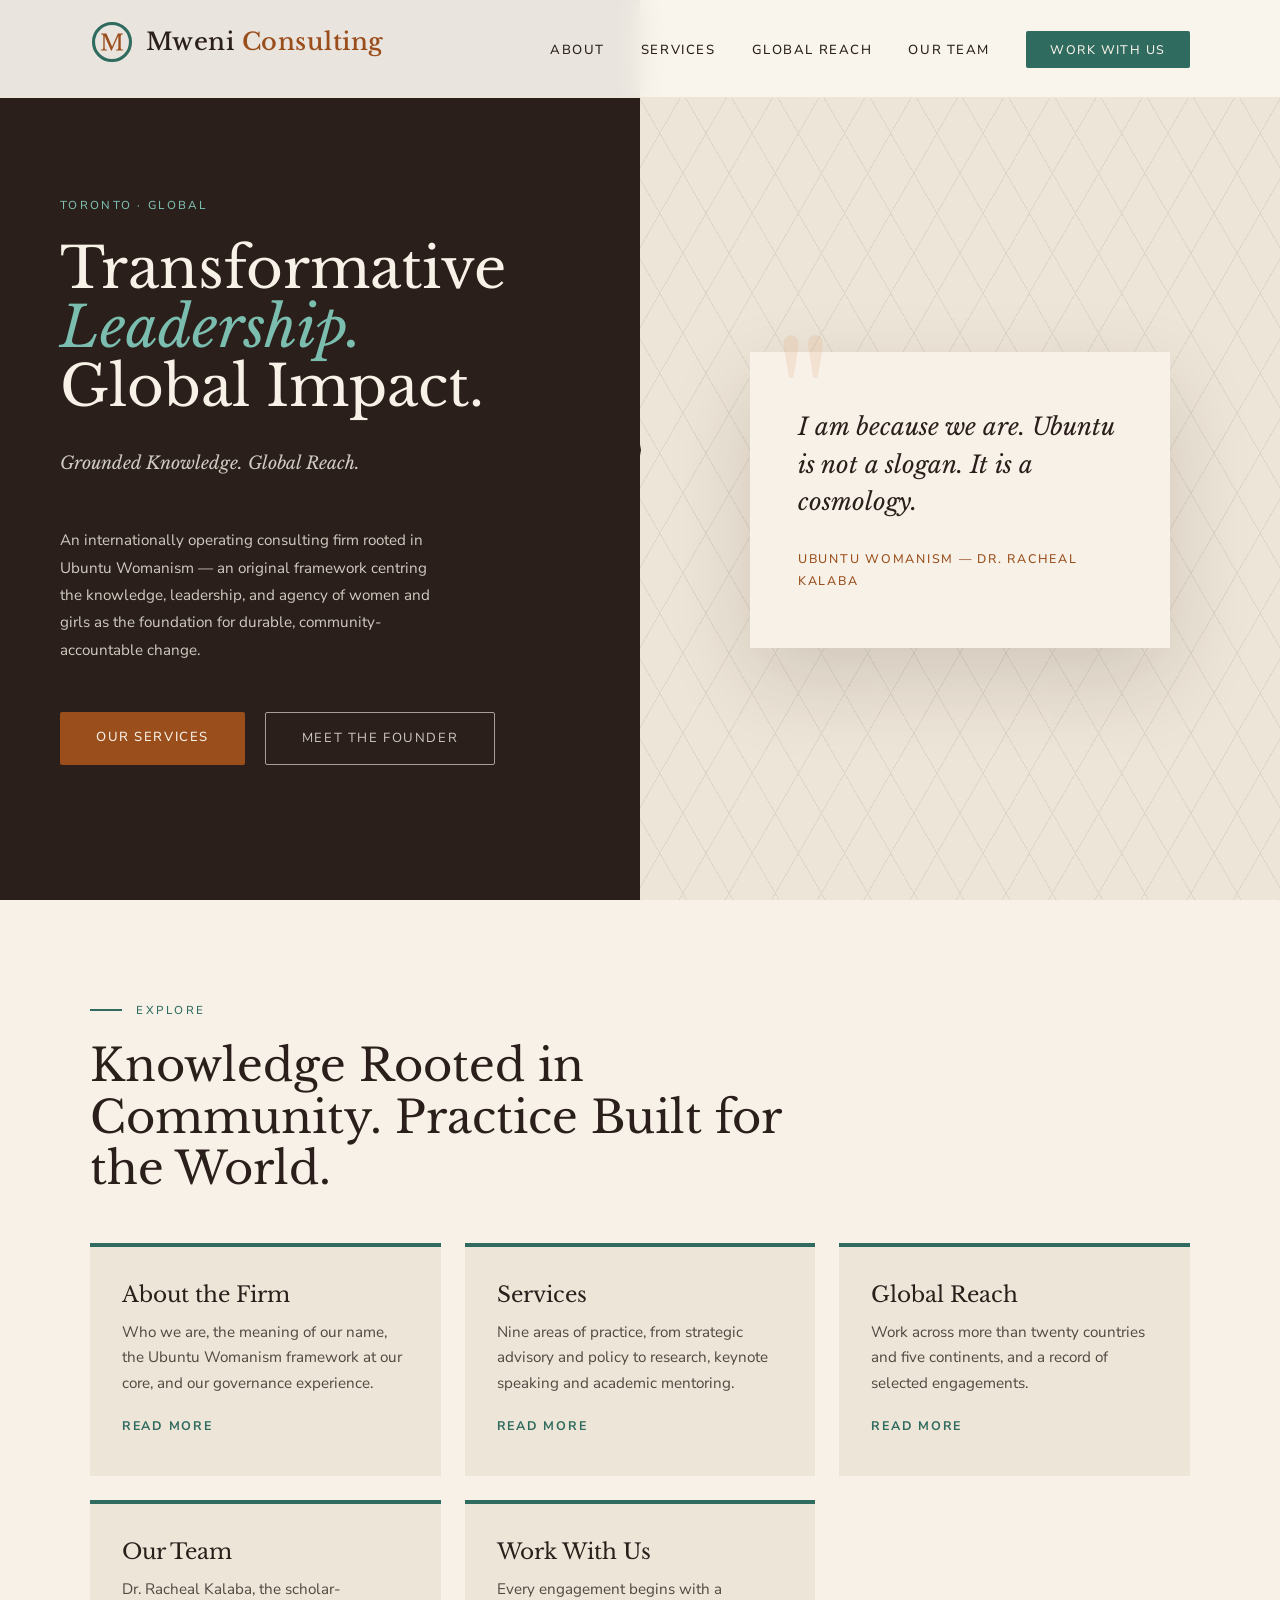
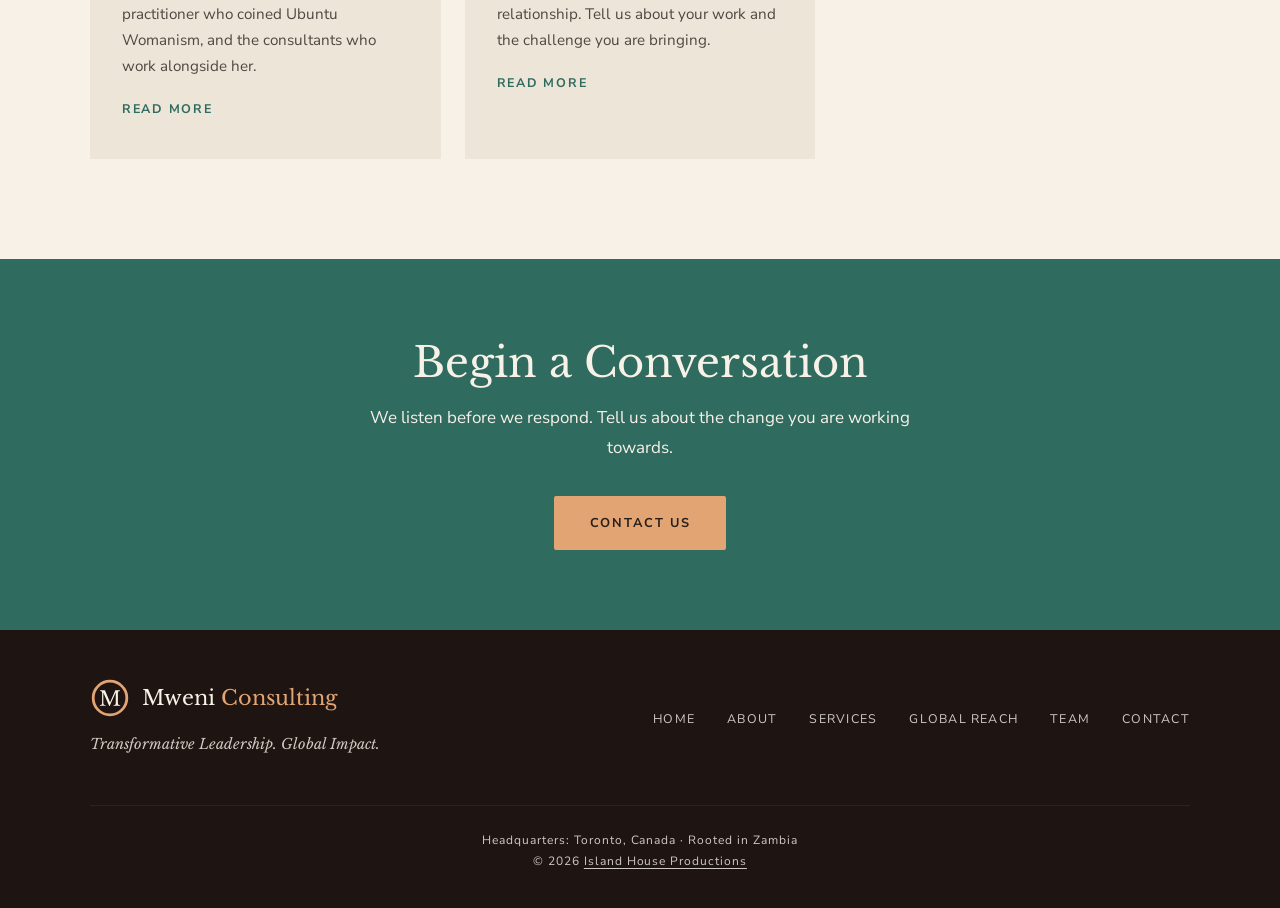
==== commit 01372114: "Add files via upload" ====
--- a/index.html
+++ b/index.html
@@ -4,11 +4,60 @@
 <meta charset="UTF-8">
 <meta name="viewport" content="width=device-width, initial-scale=1.0">
 <title>Mweni Consulting | Transformative Leadership. Global Impact.</title>
-<meta name="description" content="Mweni Consulting: an internationally operating consulting firm grounded in Ubuntu Womanism, founded by Dr. Racheal Kalaba. Headquartered in Toronto, rooted in Zambia.">
+<meta name="description" content="Mweni Consulting is a consulting firm grounded in Ubuntu Womanism, founded by Dr. Racheal Kalaba. Headquartered in Toronto, rooted in Zambia.">
 <script>document.documentElement.className = document.documentElement.className.replace("no-js", "js");</script>
 <link rel="preconnect" href="https://fonts.googleapis.com">
 <link rel="preconnect" href="https://fonts.gstatic.com" crossorigin>
 <link href="https://fonts.googleapis.com/css2?family=Libre+Baskerville:ital,wght@0,400;0,700;1,400&family=Nunito+Sans:wght@300;400;600&display=swap" rel="stylesheet">
+<link rel="canonical" href="https://mweni.ca/">
+<meta property="og:type" content="website">
+<meta property="og:site_name" content="Mweni Consulting">
+<meta property="og:locale" content="en_CA">
+<meta property="og:title" content="Mweni Consulting | Transformative Leadership. Global Impact.">
+<meta property="og:description" content="Mweni Consulting is a consulting firm grounded in Ubuntu Womanism, founded by Dr. Racheal Kalaba. Headquartered in Toronto, rooted in Zambia.">
+<meta property="og:url" content="https://mweni.ca/">
+<meta property="og:image" content="https://mweni.ca/social-share.png">
+<meta property="og:image:width" content="1200">
+<meta property="og:image:height" content="630">
+<meta property="og:image:alt" content="Mweni Consulting: Transformative Leadership. Global Impact.">
+<meta name="twitter:card" content="summary_large_image">
+<meta name="twitter:title" content="Mweni Consulting | Transformative Leadership. Global Impact.">
+<meta name="twitter:description" content="Mweni Consulting is a consulting firm grounded in Ubuntu Womanism, founded by Dr. Racheal Kalaba. Headquartered in Toronto, rooted in Zambia.">
+<meta name="twitter:image" content="https://mweni.ca/social-share.png">
+<meta name="theme-color" content="#2A1F1A">
+<script type="application/ld+json">
+{
+  "@context": "https://schema.org",
+  "@type": "ProfessionalService",
+  "@id": "https://mweni.ca/#organization",
+  "name": "Mweni Consulting",
+  "url": "https://mweni.ca/",
+  "logo": "https://mweni.ca/mweni-mark.svg",
+  "image": "https://mweni.ca/social-share.png",
+  "description": "An internationally operating consulting firm grounded in Ubuntu Womanism, founded by Dr. Racheal Kalaba.",
+  "email": "info@mweni.ca",
+  "slogan": "Transformative Leadership. Global Impact.",
+  "address": {
+    "@type": "PostalAddress",
+    "addressLocality": "Toronto",
+    "addressRegion": "ON",
+    "addressCountry": "CA"
+  },
+  "founder": {
+    "@type": "Person",
+    "name": "Dr. Racheal Kalaba",
+    "jobTitle": "Founder and Strategic Lead"
+  },
+  "member": [
+    {
+      "@type": "Person",
+      "name": "Katongo Tiyaonse",
+      "jobTitle": "Consultant",
+      "sameAs": "https://www.linkedin.com/in/katongo-tiyaonse-661607193/"
+    }
+  ]
+}
+</script>
 <link rel="icon" href="favicon.ico" sizes="any">
 <link rel="icon" href="favicon.svg" type="image/svg+xml">
 <link rel="apple-touch-icon" href="apple-touch-icon.png">
@@ -76,7 +125,7 @@
       </a>
       <a class="explore-card" href="services">
         <h3>Services</h3>
-        <p>Eight areas of practice, from strategic advisory and policy to research, curriculum design and keynote speaking.</p>
+        <p>Nine areas of practice, from strategic advisory and policy to research, keynote speaking and academic mentoring.</p>
         <span class="explore-more" aria-hidden="true">Read more</span>
       </a>
       <a class="explore-card" href="global-reach">
--- a/styles.css
+++ b/styles.css
@@ -179,7 +179,7 @@
 
 .hero-title {
   font-family: var(--font-display);
-  font-size: clamp(3rem, 5vw, 5.5rem);
+  font-size: clamp(2.6rem, 4.4vw, 5.5rem);
   font-weight: 300;
   color: var(--ivory-light);
   line-height: 1.05;
@@ -1513,3 +1513,100 @@
   .nav-logo .logo-mark { width: 28px; height: 28px; }
   .nav-toggle { padding: 6px 10px; }
 }
+
+/* ===== TEAM BIO CARD: click to pop out and turn to the bio ===== */
+.team-card--bio { position: relative; transition: transform .25s ease, box-shadow .25s ease; }
+.team-card--bio:hover { transform: translateY(-4px); box-shadow: 0 14px 30px rgba(42,31,26,.14); }
+.team-card--bio .team-photo { cursor: pointer; }
+.team-actions { margin-top: 18px; display: flex; align-items: center; justify-content: space-between; gap: 16px; }
+.bio-open {
+  display: inline-flex; align-items: center; gap: 10px;
+  background: var(--forest-green); color: var(--ivory-light);
+  border: 0; border-radius: 2px; padding: 12px 18px; cursor: pointer;
+  font-family: var(--font-body); font-size: 0.8rem; font-weight: 700; letter-spacing: .12em; text-transform: uppercase;
+}
+.bio-open svg { width: 18px; height: 18px; }
+.bio-open:hover { background: var(--deep-earth); }
+/* the whole card opens the bio; the LinkedIn icon sits above that layer */
+.bio-open::after { content: ""; position: absolute; inset: 0; }
+.team-linkedin { position: relative; z-index: 1; display: inline-block; line-height: 0; }
+.team-linkedin img { width: 32px; height: 32px; aspect-ratio: auto; }
+
+.bio-dialog {
+  border: 0; padding: 0; background: transparent;
+  width: min(760px, calc(100vw - 32px)); max-width: none;
+  max-height: calc(100vh - 48px);
+  margin: auto; overflow: visible;
+  perspective: 1400px;
+}
+.bio-dialog::backdrop { background: rgba(30,21,18,.72); }
+.bio-panel {
+  position: relative;
+  background: var(--ivory-light);
+  border-top: 6px solid var(--forest-green);
+  max-height: calc(100vh - 48px);
+  overflow-y: auto;
+  padding: 40px 44px 44px;
+  transform-origin: center;
+}
+.bio-dialog[open] .bio-panel { animation: bio-turn .55s cubic-bezier(.2,.75,.25,1) both; }
+.bio-dialog[open]::backdrop { animation: bio-fade .3s ease both; }
+@keyframes bio-turn {
+  0%   { opacity: 0; transform: scale(.55) rotateY(-90deg); }
+  60%  { opacity: 1; }
+  100% { opacity: 1; transform: scale(1) rotateY(0); }
+}
+@keyframes bio-fade { from { opacity: 0; } to { opacity: 1; } }
+.bio-close {
+  position: absolute; top: 14px; right: 14px;
+  width: 44px; height: 44px; border-radius: 50%;
+  border: 2px solid var(--deep-earth); background: var(--ivory-light); color: var(--deep-earth);
+  display: grid; place-items: center; cursor: pointer;
+}
+.bio-close svg { width: 20px; height: 20px; }
+.bio-close:hover { background: var(--deep-earth); color: var(--ivory-light); }
+.bio-head { display: flex; align-items: center; gap: 24px; padding-right: 48px; }
+.bio-photo { width: 120px; height: 120px; border-radius: 50%; object-fit: cover; flex: 0 0 auto; box-shadow: 0 0 0 5px var(--clay-rose); }
+.bio-head h2 { font-family: var(--font-display); font-weight: 400; font-size: 1.9rem; line-height: 1.2; color: var(--deep-earth); }
+.bio-head .team-linkedin { margin-top: 12px; }
+.bio-body { margin-top: 28px; border-top: 1px solid rgba(42,31,26,.15); padding-top: 24px; }
+.bio-body p { font-size: 1rem; line-height: 1.8; color: rgba(42,31,26,.85); margin-bottom: 18px; }
+.bio-body h3 {
+  margin-top: 28px; font-family: var(--font-body); font-size: .8rem; font-weight: 700;
+  letter-spacing: .16em; text-transform: uppercase; color: var(--forest-green);
+}
+.bio-awards { list-style: none; margin-top: 14px; display: grid; gap: 10px; }
+.bio-awards li { position: relative; padding-left: 22px; line-height: 1.6; color: var(--deep-earth); }
+.bio-awards li::before { content: ""; position: absolute; left: 0; top: .6em; width: 10px; height: 10px; border-radius: 50%; background: var(--warm-ochre); }
+body.bio-is-open { overflow: hidden; }
+@media (max-width: 600px) {
+  .bio-panel { padding: 64px 22px 28px; }
+  .bio-head { flex-direction: column; align-items: flex-start; gap: 16px; padding-right: 0; }
+  .bio-photo { width: 96px; height: 96px; }
+  .bio-head h2 { font-size: 1.55rem; }
+}
+@media (prefers-reduced-motion: reduce) {
+  .bio-dialog[open] .bio-panel, .bio-dialog[open]::backdrop { animation: none; }
+  .team-card--bio, .team-card--bio:hover { transition: none; transform: none; }
+}
+
+/* ===== FIT EVERY SCREEN: text resizes to the device and never runs off the edge ===== */
+#hero { grid-template-columns: minmax(0, 1fr) minmax(0, 1fr); }
+.hero-left, .reach-inner > *, .stats-grid > *, .region-row > * { min-width: 0; }
+h1, h2, h3, p, li, .region-countries, .stat-label { overflow-wrap: break-word; }
+@media (max-width: 900px) {
+  #hero { grid-template-columns: minmax(0, 1fr); }
+  .hero-title { font-size: clamp(2rem, 9.6vw, 4.5rem); }
+  .foundation-grid, .services-header, .reach-inner, .founder-grid,
+  .clients-intro, .contact-inner, .services-grid, .recognition-grid { grid-template-columns: minmax(0, 1fr); }
+  .stats-grid { grid-template-columns: repeat(2, minmax(0, 1fr)); }
+  .section-heading { font-size: clamp(1.75rem, 7.5vw, 3rem); }
+  .page-banner h1 { font-size: clamp(2rem, 9vw, 3.6rem); }
+}
+@media (max-width: 420px) {
+  .container { padding: 0 20px; }
+  .hero-left { padding: 112px 20px 52px; }
+  .stats-grid { grid-template-columns: minmax(0, 1fr); }
+  .region-row { flex-wrap: wrap; gap: 4px 16px; }
+  .region-row > :first-child { min-width: 0; }
+}
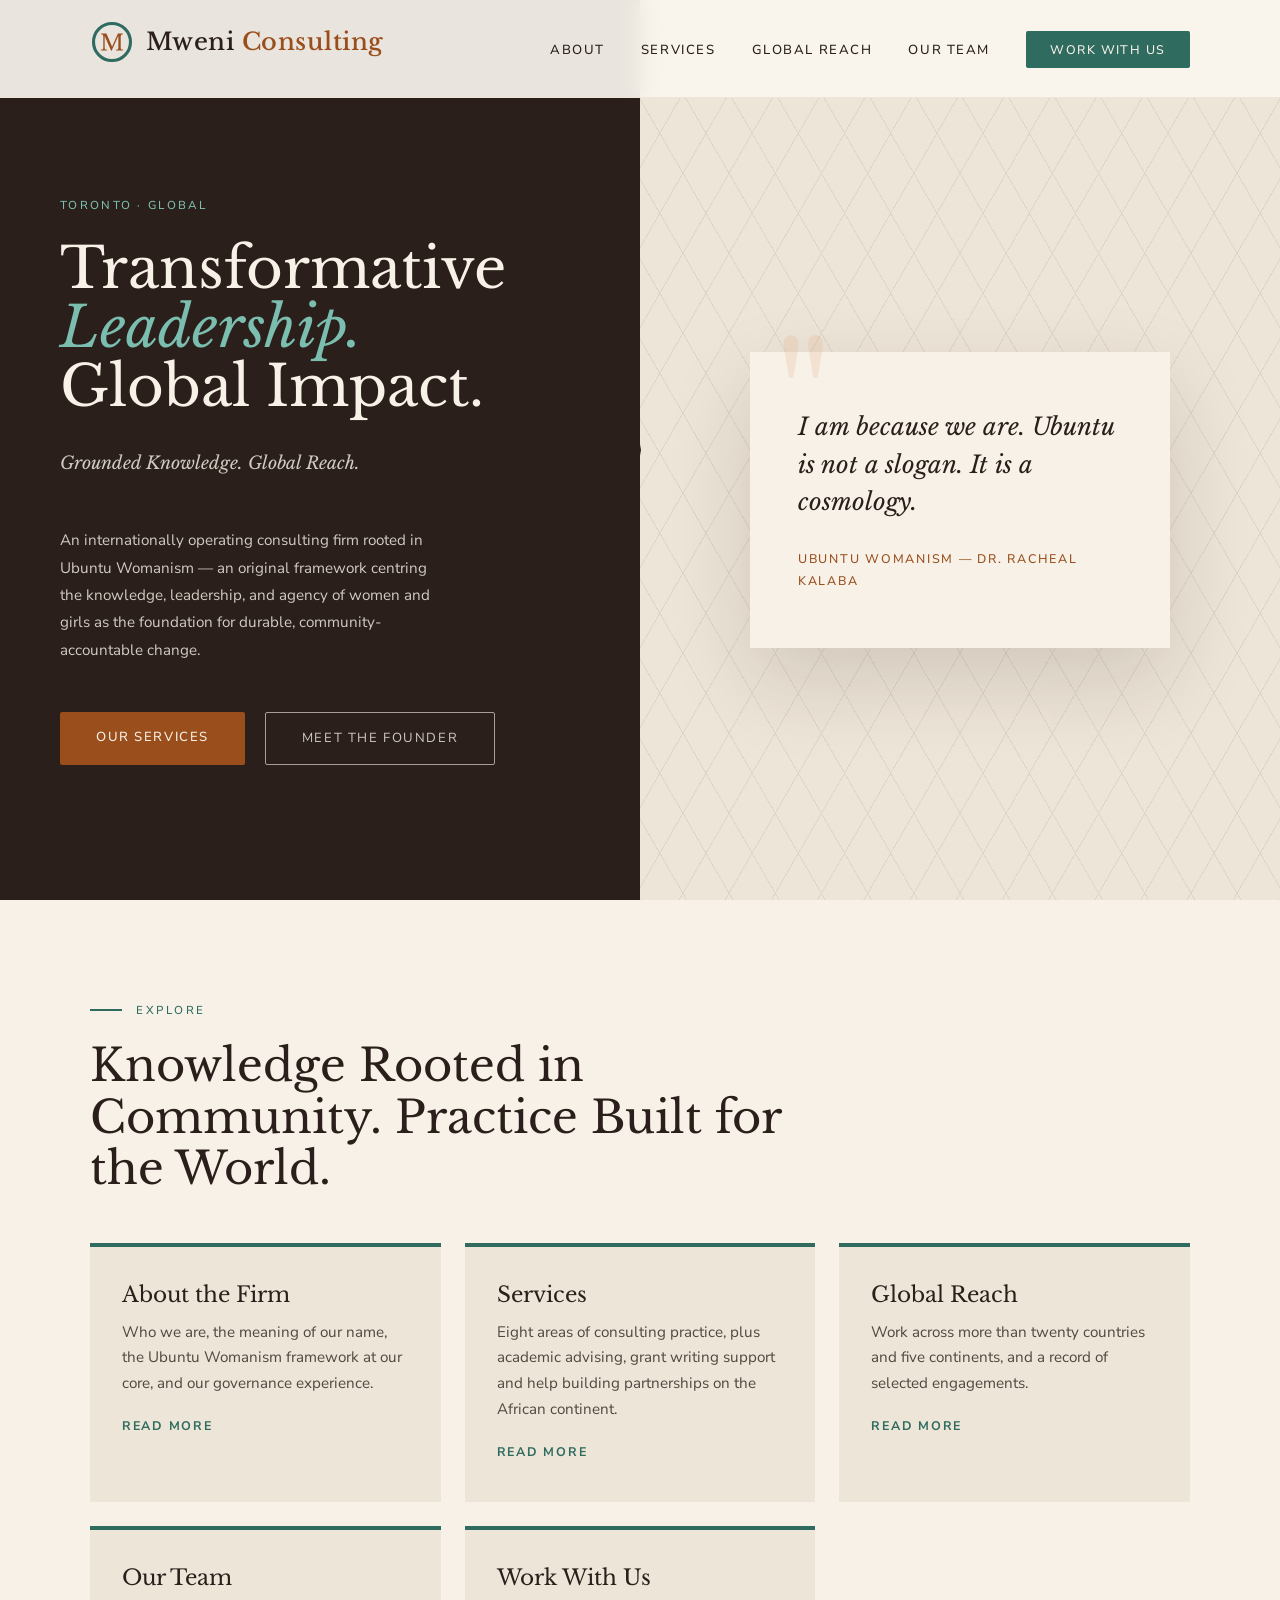
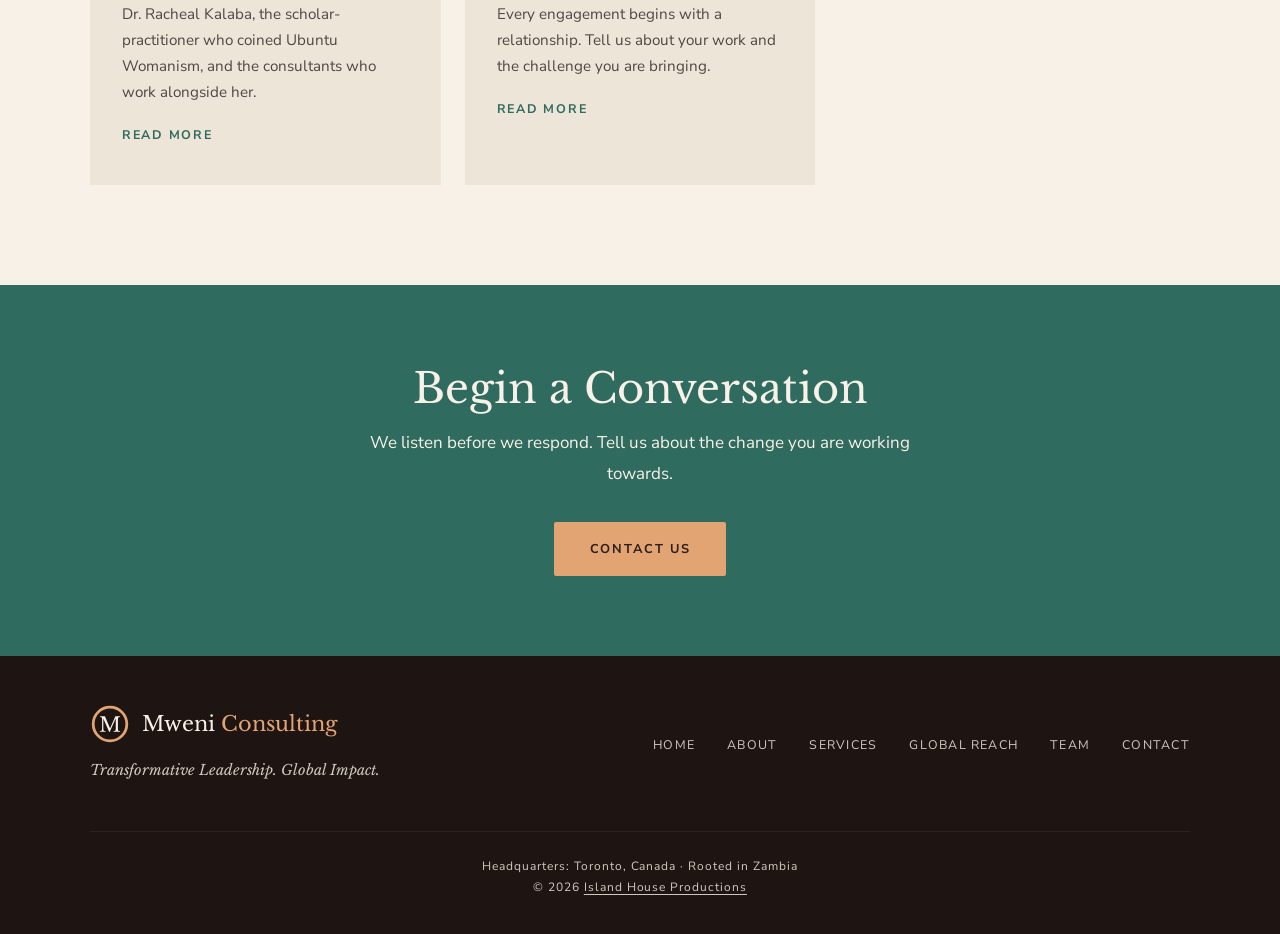
==== commit a1f3a53f: "Add files via upload" ====
--- a/index.html
+++ b/index.html
@@ -125,7 +125,7 @@
       </a>
       <a class="explore-card" href="services">
         <h3>Services</h3>
-        <p>Nine areas of practice, from strategic advisory and policy to research, keynote speaking and academic mentoring.</p>
+        <p>Eight areas of consulting practice, plus academic advising, grant writing support and help building partnerships on the African continent.</p>
         <span class="explore-more" aria-hidden="true">Read more</span>
       </a>
       <a class="explore-card" href="global-reach">
--- a/styles.css
+++ b/styles.css
@@ -1610,3 +1610,11 @@
   .region-row { flex-wrap: wrap; gap: 4px 16px; }
   .region-row > :first-child { min-width: 0; }
 }
+
+/* ===== ACADEMIC ADVISING, GRANTS & PARTNERSHIPS (Services page) ===== */
+.academic-section { padding: var(--section-v) 0; background: var(--ivory-light); border-top: 1px solid rgba(42,31,26,0.1); }
+.academic-header { max-width: 760px; margin-bottom: 48px; }
+.academic-grid .service-card { background: var(--sand-light); }
+.academic-grid .service-card:hover { background: var(--forest-green); }
+.academic-grid .service-icon { background: var(--warm-ochre); box-shadow: inset 0 0 0 10px var(--warm-ochre), inset 0 0 0 20px var(--clay-rose); }
+@media (max-width: 900px) { .academic-grid { grid-template-columns: minmax(0, 1fr); } }
